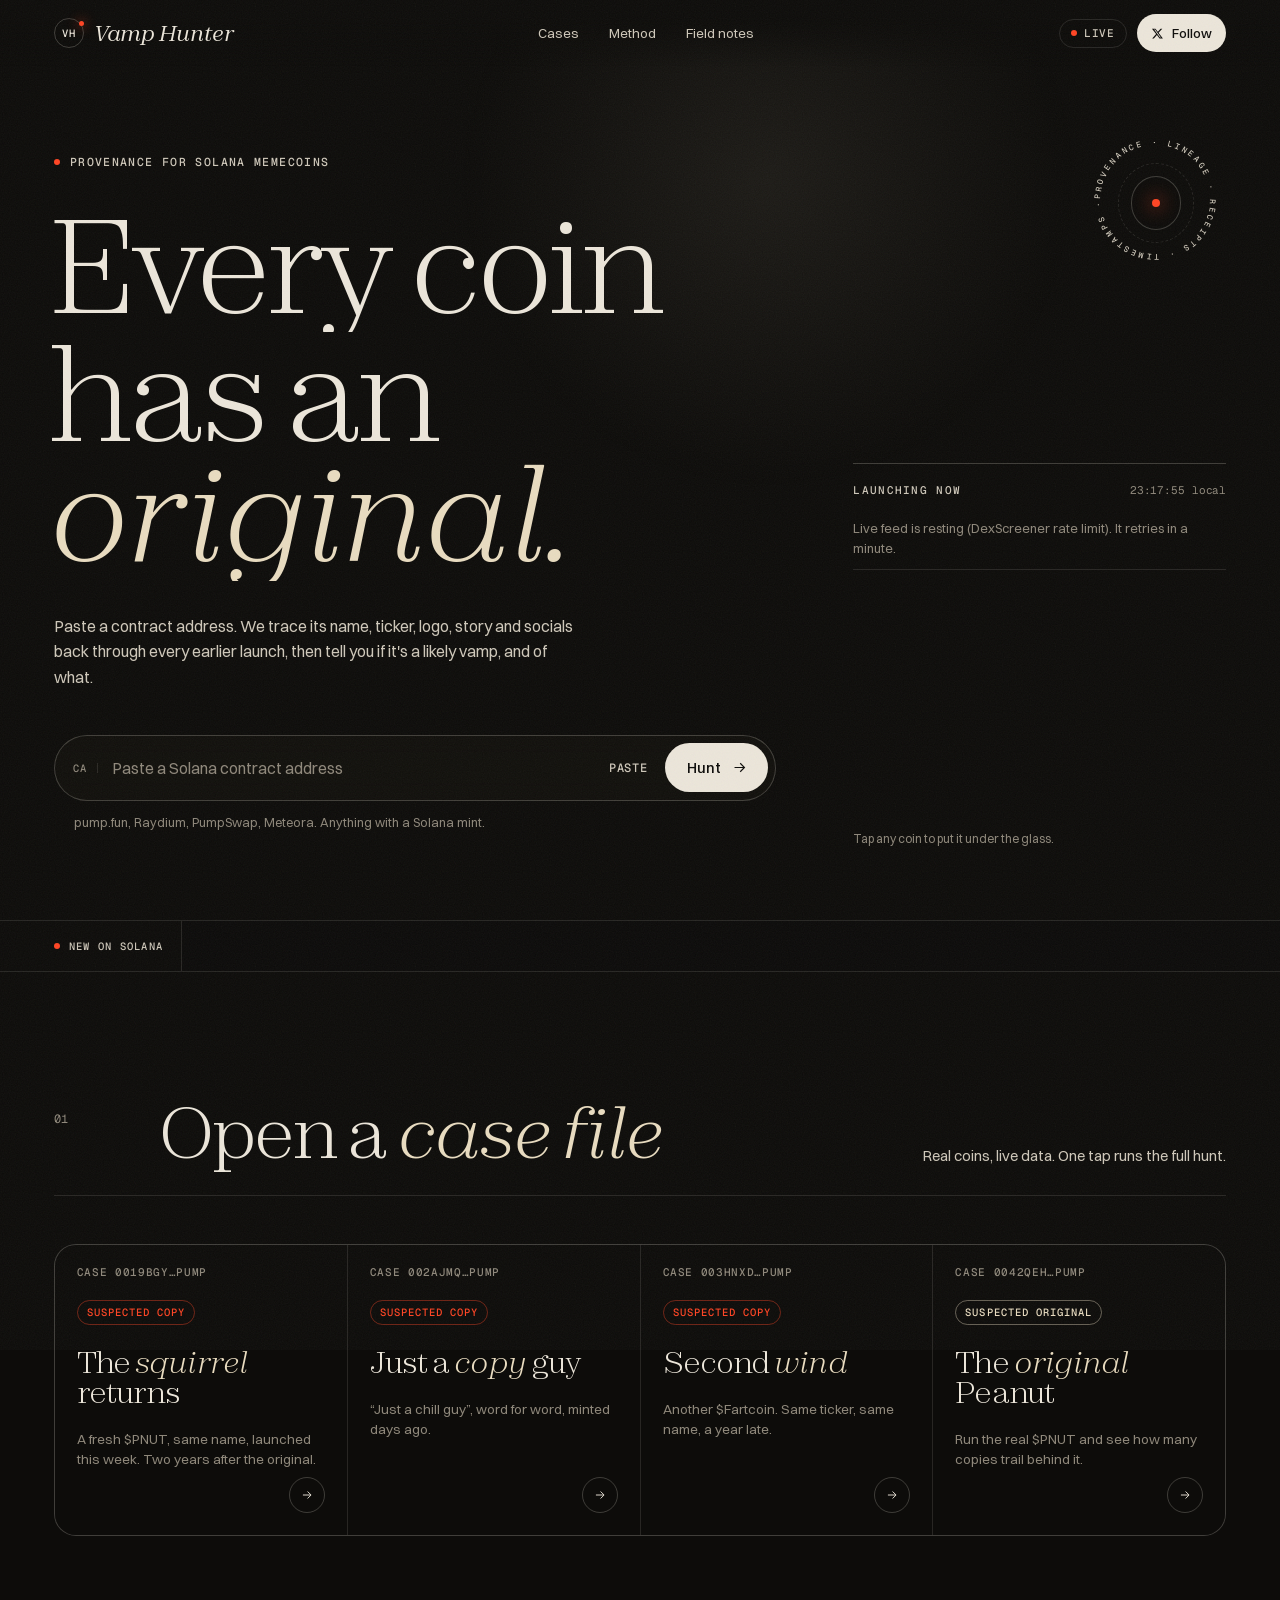
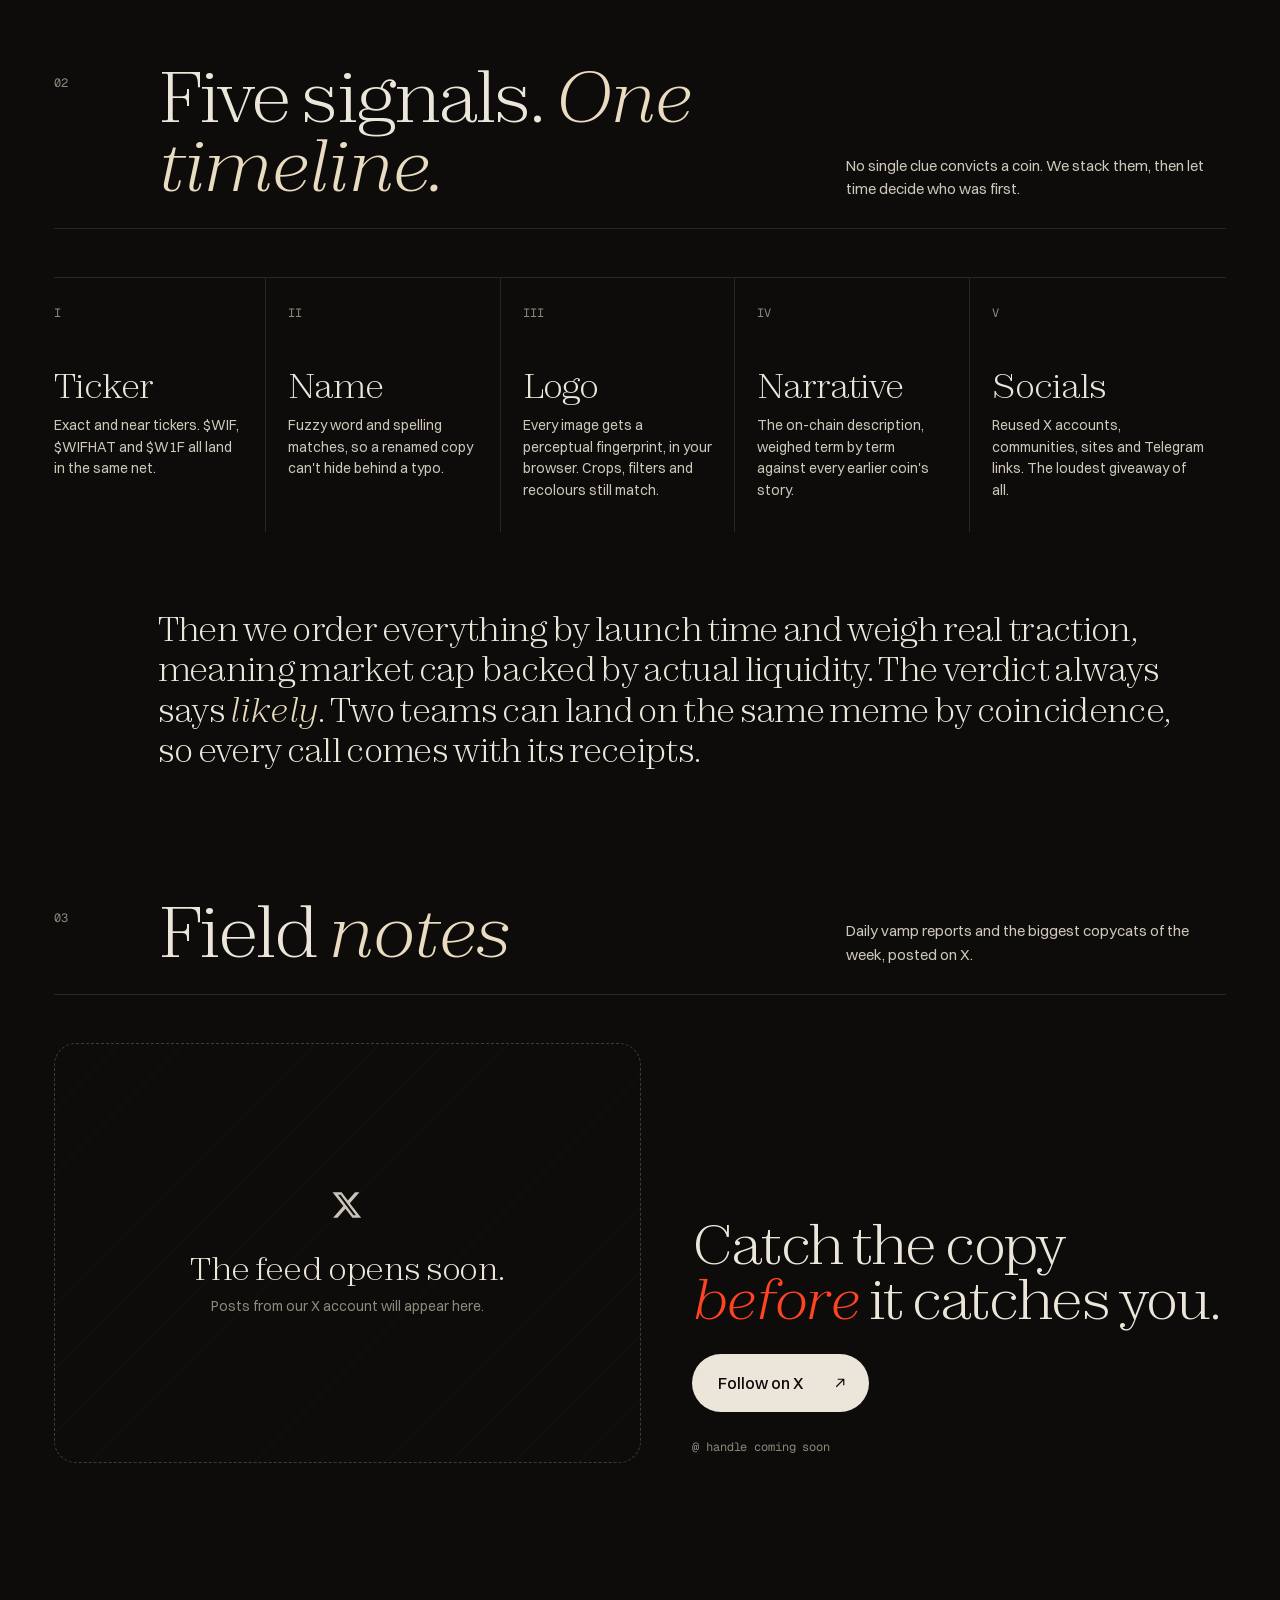
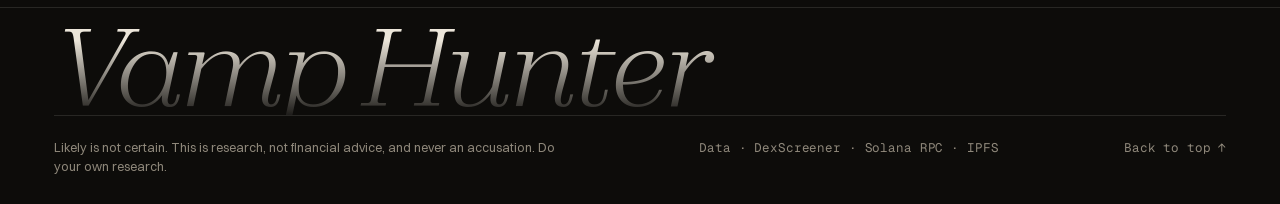
==== index.html @ 1d6b1c61 "Vamp Hunter: scanner engine, editorial UI, share card" ====
<!doctype html>
<html lang="en">
<head>
<meta charset="utf-8" />
<meta name="viewport" content="width=device-width, initial-scale=1, viewport-fit=cover" />
<!-- META:START (generated from config.js by scripts/apply-config.mjs) -->
<title>Vamp Hunter: is this coin the original?</title>
<meta name="description" content="Paste a Solana contract address. See if the coin is a likely vamp, which coin was there first, and the receipts." />
<meta property="og:type" content="website" />
<meta property="og:site_name" content="Vamp Hunter" />
<meta property="og:title" content="Vamp Hunter: is this coin the original?" />
<meta property="og:description" content="Paste a Solana contract address. See if the coin is a likely vamp, which coin was there first, and the receipts." />
<meta property="og:url" content="https://maximusdigitals.github.io/lineage/" />
<meta property="og:image" content="https://maximusdigitals.github.io/lineage/assets/og.png" />
<meta property="og:image:width" content="1200" />
<meta property="og:image:height" content="630" />
<meta name="twitter:card" content="summary_large_image" />
<meta name="twitter:title" content="Vamp Hunter: is this coin the original?" />
<meta name="twitter:description" content="Paste a Solana contract address. See if the coin is a likely vamp, which coin was there first, and the receipts." />
<meta name="twitter:image" content="https://maximusdigitals.github.io/lineage/assets/og.png" />
<meta name="twitter:site" content="" />
<!-- META:END -->
<meta name="theme-color" content="#0d0c0a" />
<link rel="icon" href="assets/favicon.svg" type="image/svg+xml" />
<link rel="preload" href="assets/fonts/zodiak-300.woff2" as="font" type="font/woff2" crossorigin />
<link rel="preload" href="assets/fonts/switzer-400.woff2" as="font" type="font/woff2" crossorigin />
<link rel="preconnect" href="https://api.dexscreener.com" />
<link rel="preconnect" href="https://wsrv.nl" />
<link rel="stylesheet" href="css/style.css" />
<script type="module" src="js/app.js"></script>
</head>
<body>
<a class="skip" href="#hunt">Skip to the scanner</a>
<div class="grain" aria-hidden="true"></div>
<div class="glow" aria-hidden="true"></div>

<header class="nav" id="top">
  <a class="brand" href="./" aria-label="Home">
    <span class="mono-mark" data-site="mark">VH</span>
    <span class="brand-name" data-site="name">Vamp Hunter</span>
  </a>
  <nav class="nav-links" aria-label="Sections">
    <a href="#cases">Cases</a>
    <a href="#method">Method</a>
    <a href="#field">Field notes</a>
  </nav>
  <div class="nav-right">
    <span class="live-pill" title="Live data from DexScreener"><i></i>Live</span>
    <a class="btn-x" data-x-follow href="#field" aria-label="Follow on X">
      <svg viewBox="0 0 24 24" aria-hidden="true"><path d="M17.7 3h3.1l-6.8 7.7 8 10.3h-6.2l-4.9-6.3L5.3 21H2.2l7.2-8.3L1.8 3h6.4l4.4 5.8L17.7 3Zm-1.1 16.2h1.7L7.5 4.7H5.7l10.9 14.5Z"/></svg>
      <span>Follow</span>
    </a>
  </div>
</header>

<main>
  <!-- ─────────── HERO ─────────── -->
  <section class="hero" id="hunt">
    <div class="hero-copy">
      <p class="eyebrow reveal"><span class="dot"></span>Provenance for Solana memecoins</p>
      <h1 class="display reveal" data-split>
        <span class="line">Every coin</span>
        <span class="line">has an <em>original.</em></span>
      </h1>
      <p class="lede reveal">Paste a contract address. We trace its name, ticker, logo, story and socials back through every earlier launch, then tell you if it's a likely vamp, and of what.</p>

      <form class="scan reveal" id="scanForm" autocomplete="off" novalidate>
        <label class="sr" for="ca">Solana contract address</label>
        <div class="scan-field">
          <span class="scan-prefix" aria-hidden="true">CA</span>
          <input id="ca" name="ca" inputmode="text" spellcheck="false" autocapitalize="off" autocorrect="off"
            placeholder="Paste a Solana contract address" aria-describedby="scanHint" />
          <button type="button" class="paste" id="pasteBtn" aria-label="Paste from clipboard">Paste</button>
          <button type="submit" class="hunt" id="huntBtn"><span>Hunt</span>
            <svg viewBox="0 0 24 24" aria-hidden="true"><path d="M5 12h13M13 6l6 6-6 6" /></svg></button>
        </div>
        <p class="scan-hint" id="scanHint">pump.fun, Raydium, PumpSwap, Meteora. Anything with a Solana mint.</p>
        <div class="recent" id="recent" hidden></div>
      </form>
    </div>

    <div class="seal reveal" aria-hidden="true">
      <svg viewBox="0 0 200 200"><defs><path id="sealPath" d="M100,100 m-78,0 a78,78 0 1,1 156,0 a78,78 0 1,1 -156,0"/></defs>
        <text><textPath href="#sealPath" textLength="488">PROVENANCE · LINEAGE · RECEIPTS · TIMESTAMPS · </textPath></text></svg>
      <span class="seal-core"><i></i></span>
    </div>
    <aside class="feed reveal" aria-label="Launching now on Solana">
      <div class="feed-head">
        <span class="kicker">Launching now</span>
        <span class="feed-count mono" id="feedClock">—</span>
      </div>
      <ol class="feed-list" id="feedList" aria-live="off">
        <li class="feed-skel"></li><li class="feed-skel"></li><li class="feed-skel"></li><li class="feed-skel"></li><li class="feed-skel"></li>
      </ol>
      <p class="feed-foot">Tap any coin to put it under the glass.</p>
    </aside>
  </section>

  <!-- ─────────── TICKER ─────────── -->
  <div class="ticker" aria-label="Recently profiled Solana coins">
    <div class="ticker-label"><i></i>New on Solana</div>
    <div class="ticker-track"><div class="ticker-row" id="tickerRow"></div></div>
  </div>

  <!-- ─────────── RESULT ─────────── -->
  <section class="result" id="result" hidden aria-live="polite">
    <div class="progress" id="progress" hidden>
      <div class="progress-bar"><i id="progressFill"></i></div>
      <ol class="steps" id="steps"></ol>
    </div>
    <div class="error" id="error" hidden role="alert"></div>
    <div id="report"></div>
  </section>

  <!-- ─────────── CASES ─────────── -->
  <section class="cases section" id="cases">
    <header class="sec-head reveal">
      <span class="sec-no mono">01</span>
      <h2 class="sec-title">Open a <em>case file</em></h2>
      <p class="sec-sub">Real coins, live data. One tap runs the full hunt.</p>
    </header>
    <div class="case-grid" id="caseGrid"></div>
  </section>

  <!-- ─────────── METHOD ─────────── -->
  <section class="method section" id="method">
    <header class="sec-head reveal">
      <span class="sec-no mono">02</span>
      <h2 class="sec-title">Five signals. <em>One timeline.</em></h2>
      <p class="sec-sub">No single clue convicts a coin. We stack them, then let time decide who was first.</p>
    </header>
    <ol class="signals">
      <li class="reveal"><span class="sig-n mono">I</span><h3>Ticker</h3><p>Exact and near tickers. $WIF, $WIFHAT and $W1F all land in the same net.</p></li>
      <li class="reveal"><span class="sig-n mono">II</span><h3>Name</h3><p>Fuzzy word and spelling matches, so a renamed copy can't hide behind a typo.</p></li>
      <li class="reveal"><span class="sig-n mono">III</span><h3>Logo</h3><p>Every image gets a perceptual fingerprint, in your browser. Crops, filters and recolours still match.</p></li>
      <li class="reveal"><span class="sig-n mono">IV</span><h3>Narrative</h3><p>The on-chain description, weighed term by term against every earlier coin's story.</p></li>
      <li class="reveal"><span class="sig-n mono">V</span><h3>Socials</h3><p>Reused X accounts, communities, sites and Telegram links. The loudest giveaway of all.</p></li>
    </ol>
    <div class="method-note reveal">
      <p>Then we order everything by launch time and weigh real traction, meaning market cap backed by actual liquidity. The verdict always says <em>likely</em>. Two teams can land on the same meme by coincidence, so every call comes with its receipts.</p>
    </div>
  </section>

  <!-- ─────────── FIELD NOTES (reserved for X) ─────────── -->
  <section class="field section" id="field">
    <header class="sec-head reveal">
      <span class="sec-no mono">03</span>
      <h2 class="sec-title">Field <em>notes</em></h2>
      <p class="sec-sub">Daily vamp reports and the biggest copycats of the week, posted on X.</p>
    </header>
    <div class="field-grid">
      <div class="x-slot reveal" id="xFeedSlot" aria-label="X feed">
        <div class="x-slot-inner">
          <svg class="x-glyph" viewBox="0 0 24 24" aria-hidden="true"><path d="M17.7 3h3.1l-6.8 7.7 8 10.3h-6.2l-4.9-6.3L5.3 21H2.2l7.2-8.3L1.8 3h6.4l4.4 5.8L17.7 3Zm-1.1 16.2h1.7L7.5 4.7H5.7l10.9 14.5Z"/></svg>
          <p class="x-slot-title">The feed opens soon.</p>
          <p class="x-slot-sub">Posts from our X account will appear here.</p>
        </div>
      </div>
      <div class="x-cta reveal">
        <p class="x-cta-big">Catch the copy <em>before</em> it catches you.</p>
        <a class="btn-primary" data-x-follow href="#field"><span data-x-label>Follow on X</span>
          <svg viewBox="0 0 24 24" aria-hidden="true"><path d="M7 17 17 7M9 7h8v8" /></svg></a>
        <p class="x-cta-note mono" data-x-handle>@ handle coming soon</p>
      </div>
    </div>
  </section>
</main>

<footer class="foot">
  <div class="foot-big" data-site="name" aria-hidden="true">Vamp Hunter</div>
  <div class="foot-row">
    <p>Likely is not certain. This is research, not financial advice, and never an accusation. Do your own research.</p>
    <p class="mono">Data · DexScreener · Solana RPC · IPFS</p>
    <a href="#top" class="mono">Back to top ↑</a>
  </div>
</footer>
</body>
</html>
---- css/style.css ----
/* ── Fonts (self-hosted: Zodiak & Switzer by Indian Type Foundry / Fontshare, Geist Mono by Vercel) ── */
@font-face{font-family:"Zodiak";src:url(../assets/fonts/zodiak-300.woff2) format("woff2");font-weight:300;font-style:normal;font-display:swap}
@font-face{font-family:"Zodiak";src:url(../assets/fonts/zodiak-301.woff2) format("woff2");font-weight:300;font-style:italic;font-display:swap}
@font-face{font-family:"Zodiak";src:url(../assets/fonts/zodiak-400.woff2) format("woff2");font-weight:400;font-style:normal;font-display:swap}
@font-face{font-family:"Zodiak";src:url(../assets/fonts/zodiak-401.woff2) format("woff2");font-weight:400;font-style:italic;font-display:swap}
@font-face{font-family:"Switzer";src:url(../assets/fonts/switzer-400.woff2) format("woff2");font-weight:400;font-display:swap}
@font-face{font-family:"Switzer";src:url(../assets/fonts/switzer-500.woff2) format("woff2");font-weight:500;font-display:swap}
@font-face{font-family:"Switzer";src:url(../assets/fonts/switzer-600.woff2) format("woff2");font-weight:600;font-display:swap}
@font-face{font-family:"Geist Mono";src:url(../assets/fonts/geistmono.woff2) format("woff2");font-weight:400 500;font-display:swap}

:root{
  --ink:#0d0c0a; --ink-2:#14130f; --ink-3:#1c1a16;
  --bone:#ece6da; --bone-2:#cfc8ba; --mute:#8f887b; --mute-2:#5d584f;
  --line:rgba(236,230,218,.12); --line-2:rgba(236,230,218,.22);
  --blood:#ff4423; --blood-soft:rgba(255,68,35,.14);
  --og:#e9dcc0; --amber:#d8a657;
  --serif:"Zodiak",ui-serif,Georgia,serif;
  --sans:"Switzer",ui-sans-serif,system-ui,-apple-system,"Segoe UI",sans-serif;
  --mono:"Geist Mono",ui-monospace,SFMono-Regular,Menlo,monospace;
  --pad:clamp(20px,4.2vw,64px);
  --ease:cubic-bezier(.2,.7,0,1);
  --ease-out:cubic-bezier(.16,1,.3,1);
  color-scheme:dark;
}
*{box-sizing:border-box;margin:0;padding:0}
html{-webkit-text-size-adjust:100%;scroll-behavior:smooth;scroll-padding-top:84px}
body{background:var(--ink);color:var(--bone);font-family:var(--sans);font-size:16px;line-height:1.55;
  -webkit-font-smoothing:antialiased;-moz-osx-font-smoothing:grayscale;text-rendering:optimizeLegibility;
  -webkit-tap-highlight-color:transparent;overflow-x:hidden;font-feature-settings:"ss01","cv11"}
img{display:block;max-width:100%}
a{color:inherit;text-decoration:none}
button{font:inherit;color:inherit;background:none;border:0;cursor:pointer}
em{font-style:italic}
.mono{font-family:var(--mono);font-feature-settings:"zero","ss01";letter-spacing:-.01em}
.sr{position:absolute;width:1px;height:1px;overflow:hidden;clip:rect(0 0 0 0);white-space:nowrap}
.skip{position:fixed;left:12px;top:12px;transform:translateY(-200%);z-index:100;background:var(--bone);color:var(--ink);padding:10px 14px;border-radius:10px}
.skip:focus{transform:none}
:focus-visible{outline:1.5px solid var(--bone);outline-offset:3px;border-radius:6px}
::selection{background:var(--blood);color:var(--ink)}

/* atmosphere */
.grain{position:fixed;inset:-50%;z-index:60;pointer-events:none;opacity:.055;
  background-image:url("data:image/svg+xml,%3Csvg xmlns='http://www.w3.org/2000/svg' width='160' height='160'%3E%3Cfilter id='n'%3E%3CfeTurbulence type='fractalNoise' baseFrequency='.85' numOctaves='3' stitchTiles='stitch'/%3E%3C/filter%3E%3Crect width='100%25' height='100%25' filter='url(%23n)'/%3E%3C/svg%3E");
  animation:grain 1.2s steps(4) infinite}
@keyframes grain{0%{transform:translate(0,0)}25%{transform:translate(-3%,2%)}50%{transform:translate(2%,-3%)}75%{transform:translate(-2%,-1%)}100%{transform:translate(0,0)}}
.glow{position:fixed;width:70vmax;height:70vmax;left:var(--gx,60%);top:var(--gy,20%);translate:-50% -50%;pointer-events:none;z-index:0;
  background:radial-gradient(closest-side,rgba(233,220,192,.07),rgba(233,220,192,.025) 45%,transparent 70%);transition:left 1.6s var(--ease-out),top 1.6s var(--ease-out)}

/* nav */
.nav{position:sticky;top:0;z-index:50;display:flex;align-items:center;justify-content:space-between;gap:16px;
  padding:14px var(--pad);background:linear-gradient(var(--ink) 30%,rgba(13,12,10,.0));backdrop-filter:blur(0px)}
.nav.scrolled{background:rgba(13,12,10,.72);backdrop-filter:blur(14px) saturate(1.2);-webkit-backdrop-filter:blur(14px) saturate(1.2);border-bottom:1px solid var(--line)}
.brand{display:flex;align-items:center;gap:10px}
.mono-mark{display:grid;place-items:center;width:30px;height:30px;border:1px solid var(--line-2);border-radius:50%;
  font:500 10.5px/1 var(--mono);letter-spacing:.04em;position:relative}
.mono-mark::after{content:"";position:absolute;width:5px;height:5px;border-radius:50%;background:var(--blood);right:-1px;top:2px;box-shadow:0 0 12px var(--blood)}
.brand-name{font:400 italic 21px/1 var(--serif);letter-spacing:-.01em}
.nav-links{display:flex;gap:30px;font-size:13.5px;color:var(--bone-2)}
.nav-links a{position:relative;padding:4px 0}
.nav-links a::after{content:"";position:absolute;left:0;right:0;bottom:0;height:1px;background:currentColor;transform:scaleX(0);transform-origin:right;transition:transform .5s var(--ease)}
.nav-links a:hover{color:var(--bone)}
.nav-links a:hover::after{transform:scaleX(1);transform-origin:left}
.nav-right{display:flex;align-items:center;gap:10px}
.live-pill{display:inline-flex;align-items:center;gap:7px;font:500 11px/1 var(--mono);text-transform:uppercase;letter-spacing:.08em;color:var(--bone-2);
  padding:8px 11px;border:1px solid var(--line);border-radius:99px}
.live-pill i,.ticker-label i,.eyebrow .dot{width:6px;height:6px;border-radius:50%;background:var(--blood);box-shadow:0 0 0 0 rgba(255,68,35,.6);animation:pulse 2s infinite}
@keyframes pulse{0%{box-shadow:0 0 0 0 rgba(255,68,35,.55)}70%{box-shadow:0 0 0 8px rgba(255,68,35,0)}100%{box-shadow:0 0 0 0 rgba(255,68,35,0)}}
.btn-x{display:inline-flex;align-items:center;gap:8px;padding:9px 14px;border-radius:99px;background:var(--bone);color:var(--ink);font-size:13px;font-weight:500;transition:transform .4s var(--ease),background .3s}
.btn-x svg{width:13px;height:13px;fill:currentColor}
.btn-x:hover{transform:translateY(-1px);background:#fff}

/* hero */
.hero{position:relative;z-index:1;display:grid;grid-template-columns:minmax(0,1.55fr) minmax(280px,.8fr);gap:clamp(32px,6vw,110px);
  padding:clamp(40px,9vh,120px) var(--pad) clamp(48px,8vh,96px);min-height:calc(100svh - 120px);align-items:end}
.eyebrow{display:inline-flex;align-items:center;gap:10px;font:500 11.5px/1 var(--mono);text-transform:uppercase;letter-spacing:.12em;color:var(--bone-2);margin-bottom:clamp(22px,4vh,40px)}
.display{font-family:var(--serif);font-weight:300;font-size:clamp(54px,10.4vw,176px);line-height:.9;letter-spacing:-.045em;margin-left:-.04em}
.display .line{display:block;overflow:hidden;padding-bottom:.06em}
.display .line>span{display:inline-block}
.display em{font-weight:300;letter-spacing:-.03em;color:var(--og)}
.lede{max-width:520px;margin-top:clamp(22px,3.6vh,36px);font-size:clamp(16px,1.25vw,18.5px);color:var(--bone-2);line-height:1.6}

.scan{margin-top:clamp(28px,5vh,52px);max-width:760px}
.scan-field{position:relative;display:flex;align-items:center;gap:6px;padding:7px 7px 7px 18px;border:1px solid var(--line-2);border-radius:99px;
  background:rgba(20,19,15,.66);backdrop-filter:blur(10px);-webkit-backdrop-filter:blur(10px);transition:border-color .4s,box-shadow .6s var(--ease)}
.scan-field:focus-within{border-color:rgba(236,230,218,.55);box-shadow:0 0 0 6px rgba(236,230,218,.05),0 20px 60px -20px rgba(0,0,0,.8)}
.scan-prefix{font:500 10.5px/1 var(--mono);letter-spacing:.1em;color:var(--mute);padding-right:10px;border-right:1px solid var(--line);margin-right:4px}
.scan input{flex:1;min-width:0;background:none;border:0;outline:0;color:var(--bone);font:400 16px/1.2 var(--mono);letter-spacing:-.02em;padding:12px 4px;text-overflow:ellipsis}
.scan input::placeholder{color:var(--mute);font-family:var(--sans);letter-spacing:0}
.paste{font:500 12px/1 var(--mono);letter-spacing:.06em;text-transform:uppercase;color:var(--bone-2);padding:12px 12px;border-radius:99px;transition:background .3s}
.paste:hover{background:rgba(236,230,218,.07)}
.hunt{display:inline-flex;align-items:center;gap:10px;padding:13px 20px 13px 22px;border-radius:99px;background:var(--bone);color:var(--ink);font-weight:500;font-size:15px;
  transition:transform .5s var(--ease),background .3s;will-change:transform}
.hunt svg{width:17px;height:17px;fill:none;stroke:currentColor;stroke-width:1.6;transition:transform .5s var(--ease)}
.hunt:hover{background:#fff}.hunt:hover svg{transform:translateX(3px)}
.hunt:active{transform:scale(.97)}
.hunt[disabled]{opacity:.6;cursor:progress}
.scan-hint{margin-top:12px;padding-left:20px;font-size:12.5px;color:var(--mute)}
.scan.invalid .scan-field{border-color:var(--blood);animation:shake .45s var(--ease)}
@keyframes shake{20%{transform:translateX(-6px)}40%{transform:translateX(5px)}60%{transform:translateX(-3px)}80%{transform:translateX(2px)}}
.recent{display:flex;flex-wrap:wrap;gap:8px;margin-top:16px;padding-left:16px;align-items:center}
.recent .lbl{font:500 10.5px/1 var(--mono);text-transform:uppercase;letter-spacing:.1em;color:var(--mute);margin-right:4px}
.chip{display:inline-flex;align-items:center;gap:7px;padding:6px 11px 6px 6px;border:1px solid var(--line);border-radius:99px;font:500 12px/1 var(--mono);color:var(--bone-2);transition:border-color .3s,color .3s,transform .4s var(--ease)}
.chip img{width:18px;height:18px;border-radius:50%;object-fit:cover;background:var(--ink-3)}
.chip:hover{border-color:var(--line-2);color:var(--bone);transform:translateY(-1px)}

/* rotating seal */
.seal{position:absolute;right:var(--pad);top:clamp(30px,7vh,90px);width:clamp(120px,11vw,170px);aspect-ratio:1}
.seal svg{width:100%;height:100%;animation:spin 38s linear infinite;overflow:visible}
.seal text{font:500 11.5px var(--mono);letter-spacing:.18em;fill:var(--bone-2)}
.seal-core{position:absolute;inset:32%;border-radius:50%;border:1px solid var(--line-2);display:grid;place-items:center}
.seal-core i{width:8px;height:8px;border-radius:50%;background:var(--blood);box-shadow:0 0 18px var(--blood)}
.seal-core::before{content:"";position:absolute;inset:-14px;border-radius:50%;border:1px dashed var(--line)}
@keyframes spin{to{transform:rotate(360deg)}}

/* live feed column */
.feed{border-top:1px solid var(--line-2);padding-top:18px;align-self:end}
.feed-head{display:flex;justify-content:space-between;align-items:baseline;margin-bottom:8px}
.kicker{font:500 11px/1 var(--mono);text-transform:uppercase;letter-spacing:.12em;color:var(--bone-2)}
.feed-count{font-size:11px;color:var(--mute)}
.feed-list{list-style:none;position:relative;height:calc(5 * 62px);overflow:hidden;
  mask-image:linear-gradient(#000 70%,transparent);-webkit-mask-image:linear-gradient(#000 70%,transparent)}
.feed-list li{height:62px;display:flex;align-items:center;gap:13px;border-bottom:1px solid var(--line);transition:transform .9s var(--ease-out),opacity .9s}
.feed-item{width:100%;display:flex;align-items:center;gap:13px;text-align:left;padding:0 2px;height:100%;transition:padding .4s var(--ease)}
.feed-item:hover{padding-left:8px}
.feed-item img,.feed-item .ph{width:36px;height:36px;border-radius:50%;object-fit:cover;background:var(--ink-3);flex:none;border:1px solid var(--line)}
.feed-item .t{flex:1;min-width:0}
.feed-item .s{display:block;font:500 14px/1.2 var(--mono);letter-spacing:-.02em}
.feed-item .n{display:block;font-size:12.5px;color:var(--mute);white-space:nowrap;overflow:hidden;text-overflow:ellipsis}
.feed-item .r{text-align:right;font:400 12px/1.35 var(--mono);color:var(--bone-2)}
.feed-item .r b{display:block;font-weight:400;color:var(--mute);font-size:11px}
.feed-item .go{opacity:0;transform:translateX(-6px);transition:.4s var(--ease);font-size:14px}
.feed-item:hover .go{opacity:1;transform:none}
.feed-skel{background:linear-gradient(90deg,transparent,rgba(236,230,218,.04),transparent);background-size:200% 100%;animation:shimmer 1.6s infinite}
@keyframes shimmer{to{background-position:-200% 0}}
.feed-foot{margin-top:12px;font-size:12px;color:var(--mute)}
.enter{animation:enter .9s var(--ease-out) both}
@keyframes enter{from{opacity:0;transform:translateY(-18px)}to{opacity:1;transform:none}}

/* ticker */
.ticker{position:relative;z-index:1;display:flex;align-items:center;border-block:1px solid var(--line);height:52px;overflow:hidden;background:rgba(13,12,10,.6)}
.ticker-label{flex:none;display:flex;align-items:center;gap:9px;padding:0 18px 0 var(--pad);height:100%;border-right:1px solid var(--line);
  font:500 10.5px/1 var(--mono);text-transform:uppercase;letter-spacing:.12em;color:var(--bone-2);background:var(--ink);z-index:2}
.ticker-track{flex:1;overflow:hidden;mask-image:linear-gradient(90deg,transparent,#000 6%,#000 94%,transparent);-webkit-mask-image:linear-gradient(90deg,transparent,#000 6%,#000 94%,transparent)}
.ticker-row{display:flex;width:max-content;animation:marquee var(--dur,80s) linear infinite}
.ticker:hover .ticker-row{animation-play-state:paused}
@keyframes marquee{to{transform:translateX(-50%)}}
.tk{display:inline-flex;align-items:center;gap:9px;padding:0 22px;height:52px;font:400 13px/1 var(--mono);color:var(--bone-2);white-space:nowrap;border-right:1px solid var(--line);transition:color .3s,background .3s}
.tk img{width:20px;height:20px;border-radius:50%;object-fit:cover;background:var(--ink-3)}
.tk b{font-weight:500;color:var(--bone)}
.tk .up{color:#9fd3a1}.tk .dn{color:#e28a78}
.tk:hover{background:rgba(236,230,218,.04);color:var(--bone)}

/* sections */
.section{position:relative;z-index:1;padding:clamp(80px,14vh,170px) var(--pad) 0}
.sec-head{display:grid;grid-template-columns:80px minmax(0,1fr) minmax(0,.7fr);gap:24px;align-items:end;padding-bottom:28px;border-bottom:1px solid var(--line);margin-bottom:clamp(28px,4vw,48px)}
.sec-no{font-size:12px;color:var(--mute);align-self:start;padding-top:12px}
.sec-title{font:300 clamp(40px,5.6vw,92px)/.95 var(--serif);letter-spacing:-.04em}
.sec-title em{color:var(--og)}
.sec-sub{color:var(--bone-2);max-width:380px;justify-self:end;font-size:15px}

/* cases */
.case-grid{display:grid;grid-template-columns:repeat(4,minmax(0,1fr));gap:1px;background:var(--line);border:1px solid var(--line);border-radius:22px;overflow:hidden}
.case{position:relative;background:var(--ink);padding:22px 22px 24px;text-align:left;display:flex;flex-direction:column;gap:22px;min-height:290px;transition:background .5s}
.case:hover{background:var(--ink-2)}
.case-top{display:flex;justify-content:space-between;font:500 11px/1 var(--mono);color:var(--mute);letter-spacing:.06em;text-transform:uppercase}
.case-imgs{display:flex;align-items:center;margin-top:auto}
.case-imgs img,.case-imgs .ph{width:64px;height:64px;border-radius:50%;object-fit:cover;border:1px solid var(--line-2);background:var(--ink-3);transition:transform .7s var(--ease)}
.case-imgs img+img,.case-imgs .ph+img,.case-imgs img+.ph{margin-left:-14px}
.case:hover .case-imgs img:first-child{transform:translateX(-6px) rotate(-6deg)}
.case:hover .case-imgs img:last-child{transform:translateX(6px) rotate(6deg)}
.case h3{font:300 30px/1 var(--serif);letter-spacing:-.03em}
.case h3 em{color:var(--og)}
.case p{font-size:13.5px;color:var(--mute);line-height:1.5}
.case .tag{display:inline-flex;align-items:center;gap:6px;font:500 10.5px/1 var(--mono);text-transform:uppercase;letter-spacing:.1em;padding:6px 9px;border-radius:99px;border:1px solid var(--line-2);width:max-content}
.tag.vamp{color:var(--blood);border-color:rgba(255,68,35,.4)}
.tag.og{color:var(--og);border-color:rgba(233,220,192,.4)}
.case .arrow{position:absolute;right:22px;bottom:22px;width:36px;height:36px;border-radius:50%;border:1px solid var(--line-2);display:grid;place-items:center;transition:.5s var(--ease)}
.case .arrow svg{width:14px;height:14px;fill:none;stroke:currentColor;stroke-width:1.6}
.case:hover .arrow{background:var(--bone);color:var(--ink);transform:rotate(-45deg)}

/* method */
.signals{list-style:none;display:grid;grid-template-columns:repeat(5,minmax(0,1fr));border-top:1px solid var(--line)}
.signals li{padding:26px 22px 30px 0;border-right:1px solid var(--line);margin-right:22px}
.signals li:last-child{border-right:0;margin-right:0}
.sig-n{display:block;font-size:12px;color:var(--mute);margin-bottom:46px}
.signals h3{font:300 34px/1 var(--serif);letter-spacing:-.03em;margin-bottom:12px}
.signals p{font-size:14px;color:var(--bone-2);line-height:1.55}
.method-note{margin-top:clamp(40px,6vw,80px);display:grid;grid-template-columns:80px 1fr;gap:24px}
.method-note p{grid-column:2;font:300 clamp(24px,2.6vw,40px)/1.22 var(--serif);letter-spacing:-.02em;max-width:1050px;color:var(--bone)}
.method-note em{color:var(--og)}

/* field / X */
.field-grid{display:grid;grid-template-columns:minmax(0,1.1fr) minmax(0,1fr);gap:clamp(24px,4vw,64px);align-items:stretch}
.x-slot{min-height:420px;border:1px dashed var(--line-2);border-radius:22px;display:grid;place-items:center;position:relative;overflow:hidden;
  background:repeating-linear-gradient(135deg,transparent 0 22px,rgba(236,230,218,.018) 22px 23px)}
.x-slot-inner{text-align:center;padding:40px}
.x-glyph{width:34px;height:34px;fill:var(--bone);opacity:.85;margin:0 auto 22px}
.x-slot-title{font:300 32px/1.1 var(--serif);letter-spacing:-.02em}
.x-slot-sub{color:var(--mute);margin-top:10px;font-size:14px}
.x-slot.live{border-style:solid;place-items:stretch;background:var(--ink-2)}
.x-cta{display:flex;flex-direction:column;justify-content:flex-end;gap:26px;padding-bottom:6px}
.x-cta-big{font:300 clamp(36px,4.4vw,72px)/.98 var(--serif);letter-spacing:-.04em}
.x-cta-big em{color:var(--blood)}
.btn-primary{display:inline-flex;align-items:center;justify-content:space-between;gap:28px;width:max-content;padding:17px 20px 17px 26px;border-radius:99px;
  background:var(--bone);color:var(--ink);font-weight:500;transition:transform .5s var(--ease),background .3s}
.btn-primary svg{width:18px;height:18px;fill:none;stroke:currentColor;stroke-width:1.6;transition:transform .5s var(--ease)}
.btn-primary:hover{background:#fff}.btn-primary:hover svg{transform:rotate(45deg)}
.x-cta-note{font-size:12px;color:var(--mute)}

/* footer */
.foot{position:relative;z-index:1;margin-top:clamp(100px,16vh,200px);padding:0 var(--pad) 28px;border-top:1px solid var(--line);overflow:hidden}
.foot-big{font:300 italic 14vw/.86 var(--serif);letter-spacing:-.055em;white-space:nowrap;padding-top:.12em;
  background:linear-gradient(180deg,var(--bone) 30%,rgba(236,230,218,.08));-webkit-background-clip:text;background-clip:text;color:transparent}
.foot-row{display:flex;justify-content:space-between;gap:24px;align-items:baseline;padding-top:22px;border-top:1px solid var(--line);font-size:12.5px;color:var(--mute)}
.foot-row p:first-child{max-width:520px}

/* ─────────── result ─────────── */
.result{position:relative;z-index:1;padding:clamp(56px,9vh,110px) var(--pad) 0;scroll-margin-top:60px}
.progress{max-width:760px;margin:0 auto 0 0}
.progress-bar{height:1px;background:var(--line);position:relative;overflow:hidden;margin-bottom:26px}
.progress-bar i{position:absolute;inset:0 auto 0 0;width:0;background:var(--bone);transition:width .7s var(--ease)}
.progress-bar::after{content:"";position:absolute;inset:0;width:30%;background:linear-gradient(90deg,transparent,rgba(255,255,255,.7),transparent);animation:sweep 1.4s infinite}
@keyframes sweep{from{transform:translateX(-100%)}to{transform:translateX(400%)}}
.steps{list-style:none;display:grid;gap:12px}
.steps li{display:flex;align-items:center;gap:14px;font-size:15px;color:var(--mute);transition:color .4s}
.steps li::before{content:"";width:9px;height:9px;border-radius:50%;border:1px solid var(--mute-2);flex:none;transition:.4s}
.steps li.on{color:var(--bone)}
.steps li.on::before{border-color:var(--bone);animation:pulseb 1.2s infinite}
.steps li.done{color:var(--bone-2)}
.steps li.done::before{background:var(--bone);border-color:var(--bone)}
@keyframes pulseb{50%{box-shadow:0 0 0 5px rgba(236,230,218,.12)}}
.error{max-width:760px;border:1px solid rgba(255,68,35,.35);background:var(--blood-soft);border-radius:16px;padding:18px 20px;color:var(--bone)}
.error b{font-weight:500}

.verdict-head{display:grid;grid-template-columns:minmax(0,1fr) auto;gap:24px;align-items:end;padding-bottom:28px;border-bottom:1px solid var(--line);margin-bottom:28px}
.case-no{font:500 11.5px/1 var(--mono);color:var(--mute);letter-spacing:.1em;text-transform:uppercase;margin-bottom:22px;display:flex;gap:16px;flex-wrap:wrap}
.case-no b{color:var(--bone-2);font-weight:500}
.verdict-title{font:300 clamp(46px,7.6vw,128px)/.9 var(--serif);letter-spacing:-.045em}
.verdict-title em{display:block}
.k-vamp .verdict-title em{color:var(--blood)}
.k-og .verdict-title em{color:var(--og)}
.k-unclear .verdict-title em{color:var(--amber)}
.verdict-lean{margin-top:14px;color:var(--bone-2)}
.conf{text-align:right}
.conf-n{font:300 clamp(64px,9vw,150px)/.8 var(--serif);letter-spacing:-.05em;font-variant-numeric:tabular-nums}
.conf-l{display:block;margin-top:12px;font:500 11px/1 var(--mono);color:var(--mute);letter-spacing:.1em;text-transform:uppercase}

.result-grid{display:grid;grid-template-columns:minmax(0,1.5fr) minmax(300px,.85fr);gap:clamp(24px,3.4vw,52px);align-items:start}
.actions{display:flex;flex-wrap:wrap;gap:10px;margin-top:16px}
.btn{display:inline-flex;align-items:center;gap:9px;padding:12px 17px;border-radius:99px;border:1px solid var(--line-2);font-size:14px;font-weight:500;transition:background .3s,border-color .3s,transform .4s var(--ease)}
.btn svg{width:15px;height:15px;fill:currentColor}
.btn:hover{background:rgba(236,230,218,.06);border-color:rgba(236,230,218,.4)}
.btn:active{transform:scale(.97)}
.btn.solid{background:var(--bone);color:var(--ink);border-color:var(--bone)}
.btn.solid:hover{background:#fff}
.toast{position:fixed;left:50%;bottom:28px;translate:-50% 0;z-index:80;background:var(--bone);color:var(--ink);padding:11px 18px;border-radius:99px;font-size:14px;font-weight:500;
  box-shadow:0 20px 50px -10px rgba(0,0,0,.6);animation:toast 2.4s var(--ease-out) both}
@keyframes toast{0%{opacity:0;transform:translateY(12px)}12%,80%{opacity:1;transform:none}100%{opacity:0;transform:translateY(6px)}}

/* ── THE CARD (shareable) ── */
.card-wrap{perspective:1600px}
.card{container-type:inline-size;position:relative;width:100%;aspect-ratio:16/10;border-radius:clamp(14px,2.2cqw,26px);overflow:hidden;
  background:#100f0c;border:1px solid var(--line-2);transform-style:preserve-3d;transition:transform .8s var(--ease-out);
  box-shadow:0 40px 120px -40px rgba(0,0,0,.9),inset 0 1px 0 rgba(255,255,255,.04)}
.card::before{content:"";position:absolute;inset:0;pointer-events:none;
  background:linear-gradient(rgba(236,230,218,.035) 1px,transparent 1px) 0 0/ 4cqw 4cqw,linear-gradient(90deg,rgba(236,230,218,.035) 1px,transparent 1px) 0 0/4cqw 4cqw;
  mask-image:radial-gradient(ellipse at 50% 40%,#000 20%,transparent 75%);-webkit-mask-image:radial-gradient(ellipse at 50% 40%,#000 20%,transparent 75%)}
.card .sheen{position:absolute;inset:0;pointer-events:none;background:radial-gradient(600px circle at var(--mx,50%) var(--my,0%),rgba(255,255,255,.06),transparent 40%);opacity:0;transition:opacity .5s}
.card:hover .sheen{opacity:1}
.c-in{position:absolute;inset:0;display:grid;grid-template-columns:1fr 1fr;grid-template-rows:auto 1fr auto;padding:4.2cqw 4.6cqw 3.6cqw;gap:0 4.6cqw}
.c-top{grid-column:1/-1;display:flex;justify-content:space-between;align-items:center;font:500 1.35cqw/1 var(--mono);letter-spacing:.12em;text-transform:uppercase;color:var(--mute)}
.c-brand{display:flex;align-items:center;gap:1cqw;color:var(--bone-2)}
.c-brand i{width:.8cqw;height:.8cqw;border-radius:50%;background:var(--blood)}
.c-stamp{padding:.8cqw 1.3cqw;border-radius:99px;border:1px solid currentColor}
.k-vamp .c-stamp{color:var(--blood)} .k-og .c-stamp{color:var(--og)} .k-unclear .c-stamp{color:var(--amber)}
.c-pair{grid-column:1;grid-row:2;display:grid;grid-template-columns:1fr auto 1fr;align-items:center;gap:1.6cqw;padding-top:2cqw}
.c-ent{display:flex;flex-direction:column;align-items:flex-start;gap:1.1cqw;min-width:0}
.c-role{font:500 1.15cqw/1 var(--mono);letter-spacing:.14em;text-transform:uppercase;color:var(--mute)}
.c-img{width:13.5cqw;height:13.5cqw;border-radius:50%;object-fit:cover;background:var(--ink-3);border:.18cqw solid var(--line-2)}
.c-ent.og .c-img{border-color:var(--og);box-shadow:0 0 0 .7cqw rgba(233,220,192,.07)}
.c-ent.sus .c-img{border-color:var(--blood);box-shadow:0 0 0 .7cqw rgba(255,68,35,.1)}
.k-unclear .c-ent.sus .c-img{border-color:var(--amber);box-shadow:none}
.c-tk.long{font-size:2.5cqw}
.c-tk{font:400 3.3cqw/1 var(--serif);letter-spacing:-.03em;max-width:100%;overflow:hidden;text-overflow:ellipsis;white-space:nowrap}
.c-nm{font-size:1.45cqw;color:var(--bone-2);max-width:100%;overflow:hidden;text-overflow:ellipsis;white-space:nowrap;margin-top:-.4cqw}
.c-meta{font:400 1.3cqw/1.5 var(--mono);color:var(--mute)}
.c-meta b{color:var(--bone);font-weight:500}
.c-mid{display:flex;flex-direction:column;align-items:center;gap:1cqw;padding-top:3cqw}
.c-mid .gapv{font:300 italic 3cqw/1 var(--serif);color:var(--bone);white-space:nowrap}
.c-mid .gapl{font:500 1cqw/1 var(--mono);letter-spacing:.14em;text-transform:uppercase;color:var(--mute)}
.c-mid .rule{width:1px;height:6cqw;background:linear-gradient(var(--line-2),transparent)}
.c-side{grid-column:2;grid-row:2;display:flex;flex-direction:column;justify-content:center;gap:2cqw;padding-top:2cqw}
.c-verdict{font:300 4.6cqw/.95 var(--serif);letter-spacing:-.035em}
.c-verdict em{font-style:italic}
.k-vamp .c-verdict em{color:var(--blood)}.k-og .c-verdict em{color:var(--og)}.k-unclear .c-verdict em{color:var(--amber)}
.c-stats{display:grid;grid-template-columns:repeat(3,1fr);border-top:1px solid var(--line);border-bottom:1px solid var(--line)}
.c-stat{padding:1.4cqw 0;border-right:1px solid var(--line);padding-left:1.4cqw}
.c-stat:first-child{padding-left:0}.c-stat:last-child{border-right:0}
.c-stat b{display:block;font:400 2.6cqw/1 var(--serif);letter-spacing:-.02em;font-variant-numeric:tabular-nums}
.c-stat span{display:block;margin-top:.8cqw;font:500 1cqw/1 var(--mono);letter-spacing:.12em;text-transform:uppercase;color:var(--mute)}
.c-bars{display:grid;gap:1.05cqw}
.bar{display:grid;grid-template-columns:9cqw 1fr 4.2cqw;align-items:center;gap:1.4cqw;font:500 1.2cqw/1 var(--mono);color:var(--bone-2)}
.bar .tr{height:.32cqw;border-radius:9px;background:rgba(236,230,218,.08);overflow:hidden}
.bar .tr i{display:block;height:100%;width:0;background:var(--bone);border-radius:9px;transition:width 1.4s var(--ease-out)}
.bar.hot .tr i{background:var(--blood)}
.k-og .bar.hot .tr i{background:var(--og)}
.k-unclear .bar.hot .tr i{background:var(--amber)}
.bar .v{text-align:right;color:var(--bone);font-variant-numeric:tabular-nums}
.bar.na{color:var(--mute-2)}.bar.na .v{color:var(--mute-2)}
.c-foot{grid-column:1/-1;display:flex;justify-content:space-between;align-items:center;font:400 1.15cqw/1 var(--mono);color:var(--mute);border-top:1px solid var(--line);padding-top:2cqw;margin-top:2cqw}
.c-copies{display:flex;align-items:center}
.c-copies img,.c-copies .ph{width:6.4cqw;height:6.4cqw;border-radius:50%;object-fit:cover;border:.25cqw solid #100f0c;background:var(--ink-3)}
.c-copies img+img,.c-copies img+.ph,.c-copies .ph+img,.c-copies .ph+.ph{margin-left:-2cqw}
.c-copies .more{margin-left:1.4cqw;font:400 1.5cqw/1 var(--mono);color:var(--bone-2)}
.ph{display:grid;place-items:center;font:500 12px/1 var(--mono);color:var(--mute)}

/* portrait card on small screens */
@media (max-width:700px){
  .card{aspect-ratio:auto}
  .c-in{position:relative;grid-template-columns:1fr;grid-template-rows:auto auto auto auto;padding:6.5cqw 6.5cqw 5.5cqw}
  .c-top{font-size:2.6cqw}
  .c-brand i{width:1.6cqw;height:1.6cqw}
  .c-stamp{padding:1.6cqw 2.6cqw}
  .c-pair{grid-column:1;grid-row:2;padding-top:6cqw;gap:3cqw}
  .c-role{font-size:2.3cqw}
  .c-img{width:24cqw;height:24cqw}
  .c-tk{font-size:6.6cqw}.c-tk.long{font-size:5cqw}.c-nm{font-size:3cqw}.c-meta{font-size:2.6cqw}
  .c-mid .gapv{font-size:5.6cqw}.c-mid .gapl{font-size:2cqw}.c-mid .rule{height:10cqw}
  .c-side{grid-column:1;grid-row:3;gap:4cqw;padding-top:6cqw;justify-content:flex-start}
  .c-verdict{font-size:9cqw}
  .c-stat{padding:2.8cqw 0 2.8cqw 2.8cqw}
  .c-stat b{font-size:5.4cqw}.c-stat span{font-size:2cqw;margin-top:1.6cqw}
  .c-bars{gap:2.4cqw}
  .bar{grid-template-columns:19cqw 1fr 9cqw;font-size:2.5cqw;gap:3cqw}
  .bar .tr{height:.8cqw}
  .c-foot{font-size:2.3cqw;padding-top:4cqw;margin-top:4cqw}
  .c-copies img,.c-copies .ph{width:12cqw;height:12cqw;margin-left:-3.5cqw}
  .c-copies .more{font-size:3cqw}
}

/* side panels */
.panel{border-top:1px solid var(--line-2);padding-top:18px;margin-bottom:38px}
.xpanel{margin-top:36px}
.panel h3{font:500 11px/1 var(--mono);text-transform:uppercase;letter-spacing:.12em;color:var(--bone-2);margin-bottom:16px;display:flex;justify-content:space-between}
.panel h3 span{color:var(--mute)}
.receipts{list-style:none;counter-reset:r}
.receipts li{counter-increment:r;display:grid;grid-template-columns:28px 92px 1fr;gap:10px;padding:13px 0;border-bottom:1px solid var(--line);font-size:14.5px;line-height:1.45;opacity:0;transform:translateY(8px);animation:rise .7s var(--ease-out) forwards}
.receipts li::before{content:counter(r,decimal-leading-zero);font:400 11px/1.9 var(--mono);color:var(--mute-2)}
.receipts .rk{font:500 11px/1.9 var(--mono);text-transform:uppercase;letter-spacing:.08em;color:var(--mute)}
@keyframes rise{to{opacity:1;transform:none}}
.xlinks{display:grid;gap:8px}
.xlink{display:flex;justify-content:space-between;align-items:center;gap:12px;padding:14px 16px;border:1px solid var(--line);border-radius:14px;font-size:14px;transition:border-color .3s,background .3s}
.xlink:hover{border-color:var(--line-2);background:rgba(236,230,218,.03)}
.xlink small{display:block;color:var(--mute);font-size:12px;margin-top:2px}
.xlink svg{width:14px;height:14px;fill:none;stroke:currentColor;stroke-width:1.6;flex:none}
.hook-note{margin-top:10px;font-size:12px;color:var(--mute)}
.coin-stats{display:grid;grid-template-columns:1fr 1fr;gap:1px;background:var(--line);border:1px solid var(--line);border-radius:14px;overflow:hidden}
.coin-stats div{background:var(--ink);padding:13px 14px}
.coin-stats b{display:block;font:400 19px/1.1 var(--serif);font-variant-numeric:tabular-nums}
.coin-stats span{display:block;margin-top:5px;font:500 10px/1 var(--mono);text-transform:uppercase;letter-spacing:.1em;color:var(--mute)}
.addr{display:flex;align-items:center;gap:8px;margin-top:12px;font:400 12px/1.4 var(--mono);color:var(--mute);word-break:break-all}
.addr button{flex:none;font:500 10.5px/1 var(--mono);letter-spacing:.08em;text-transform:uppercase;padding:7px 9px;border:1px solid var(--line);border-radius:99px;color:var(--bone-2)}
.addr button:hover{border-color:var(--line-2)}
.desc{margin-top:12px;font-size:13.5px;color:var(--bone-2);line-height:1.55;max-height:7.6em;overflow:hidden;mask-image:linear-gradient(#000 60%,transparent);-webkit-mask-image:linear-gradient(#000 60%,transparent)}

/* timeline */
.timeline{margin-top:clamp(48px,7vw,90px)}
.tl-head{display:flex;justify-content:space-between;align-items:baseline;border-bottom:1px solid var(--line);padding-bottom:16px;margin-bottom:6px}
.tl-head h3{font:300 clamp(30px,3.4vw,52px)/1 var(--serif);letter-spacing:-.03em}
.tl-head span{font:500 11px/1 var(--mono);text-transform:uppercase;letter-spacing:.1em;color:var(--mute)}
.tl{position:relative;height:286px;margin:0 56px}
.tl::before{content:"";position:absolute;left:-56px;right:-56px;top:134px;height:1px;background:var(--line-2)}
.tl-node{position:absolute;top:0;translate:-50% 0;display:flex;flex-direction:column;align-items:center;gap:8px;width:112px;height:286px;text-align:center}
.tl-node .tx{display:flex;flex-direction:column;gap:6px;align-items:center}
.tl-node img,.tl-node .ph{width:44px;height:44px;border-radius:50%;object-fit:cover;border:1px solid var(--line-2);background:var(--ink-3);transition:transform .5s var(--ease)}
.tl-node:hover img{transform:scale(1.08)}
.tl-node .s{font:500 12.5px/1 var(--mono);white-space:nowrap;max-width:112px;overflow:hidden;text-overflow:ellipsis}
.tl-node .d{font:400 11px/1.35 var(--mono);color:var(--mute);white-space:nowrap}
.tl-node .pin{position:absolute;top:130px;left:50%;translate:-50% 0;width:9px;height:9px;border-radius:50%;background:var(--ink);border:1px solid var(--bone-2)}
.tl-node.lo{padding-top:156px}
.tl-node.og img{border:2px solid var(--og)} .tl-node.og .pin{background:var(--og);border-color:var(--og);box-shadow:0 0 0 5px rgba(233,220,192,.1)}
.tl-node.me img{border:2px solid var(--blood)} .tl-node.me .pin{background:var(--blood);border-color:var(--blood);box-shadow:0 0 0 5px rgba(255,68,35,.14)}
.tl-node .role{font:500 9.5px/1 var(--mono);letter-spacing:.1em;text-transform:uppercase;color:var(--mute)}
.tl-node.og .role{color:var(--og)}.tl-node.me .role{color:var(--blood)}

/* look-alikes */
.lookalikes{margin-top:clamp(48px,7vw,90px)}
.la-row{display:grid;grid-template-columns:44px minmax(0,1.6fr) 1fr 1fr 1fr 1.3fr 96px;gap:16px;align-items:center;padding:14px 0;border-bottom:1px solid var(--line);font-size:14px}
.la-row.h{font:500 10.5px/1 var(--mono);text-transform:uppercase;letter-spacing:.1em;color:var(--mute);padding:12px 0}
.la-row img,.la-row .ph{width:36px;height:36px;border-radius:50%;object-fit:cover;background:var(--ink-3);border:1px solid var(--line)}
.la-row .nm b{display:block;font:500 14px/1.2 var(--mono)}
.la-row .nm span{display:block;font-size:12.5px;color:var(--mute);white-space:nowrap;overflow:hidden;text-overflow:ellipsis}
.la-row .num{font:400 13px/1 var(--mono);color:var(--bone-2);font-variant-numeric:tabular-nums}
.la-row .mt{display:flex;align-items:center;gap:10px;font:400 13px/1 var(--mono)}
.la-row .mt .tr{flex:1;height:3px;background:rgba(236,230,218,.08);border-radius:9px;overflow:hidden}
.la-row .mt .tr i{display:block;height:100%;background:var(--bone)}
.la-row .acts{display:flex;gap:6px;justify-content:flex-end}
.la-row .acts a,.la-row .acts button{font:500 10.5px/1 var(--mono);letter-spacing:.06em;text-transform:uppercase;padding:8px 10px;border:1px solid var(--line);border-radius:99px;color:var(--bone-2);transition:border-color .3s,color .3s}
.la-row .acts a:hover,.la-row .acts button:hover{border-color:var(--line-2);color:var(--bone)}
.badge{display:inline-block;margin-left:6px;font:500 9.5px/1 var(--mono);letter-spacing:.08em;text-transform:uppercase;padding:4px 6px;border-radius:99px;vertical-align:2px}
.badge.og{color:var(--ink);background:var(--og)} .badge.early{color:var(--bone-2);border:1px solid var(--line-2)} .badge.late{color:var(--mute);border:1px solid var(--line)}
.sources{margin-top:28px;display:flex;flex-wrap:wrap;gap:8px 22px;font:400 12px/1.5 var(--mono);color:var(--mute)}
.sources .ok{color:#9fd3a1}.sources .no{color:var(--amber)}

/* reveal */
.reveal{opacity:0;transform:translateY(22px);transition:opacity 1.1s var(--ease-out),transform 1.1s var(--ease-out)}
.reveal.in{opacity:1;transform:none}
.display .line>span{transform:translateY(105%);transition:transform 1.3s var(--ease-out)}
.display.in .line>span{transform:none}
.display.in .line:nth-child(2)>span{transition-delay:.09s}

/* responsive */
@media (max-width:1100px){
  .hero{grid-template-columns:1fr;min-height:auto;align-items:start}
  .feed{max-width:none}
  .seal{top:20px;width:110px}
  .case-grid{grid-template-columns:repeat(2,minmax(0,1fr))}
  .signals{grid-template-columns:repeat(2,minmax(0,1fr))}
  .signals li{border-right:0;margin-right:0;padding-right:20px;border-bottom:1px solid var(--line)}
  .result-grid{grid-template-columns:1fr}
  .la-row{grid-template-columns:40px minmax(0,1.6fr) 1fr 1fr 1.3fr 90px}
  .la-row .c-liq{display:none}
}
@media (max-width:700px){
  body{font-size:15.5px}
  .nav{padding:12px var(--pad)}
  .nav-links,.live-pill{display:none}
  .brand-name{font-size:19px}
  .hero{padding-top:34px;gap:42px}
  .seal{display:none}
  .display{font-size:clamp(50px,15.5vw,84px)}
  .scan-field{flex-wrap:wrap;border-radius:22px;padding:8px}
  .scan-prefix{display:none}
  .scan input{flex-basis:100%;padding:14px 12px 10px;font-size:16px}
  .paste{flex:1;border:1px solid var(--line);padding:15px}
  .hunt{flex:2;justify-content:center;padding:15px}
  .scan-hint{padding-left:8px}
  .recent{padding-left:4px}
  .feed-list{height:calc(4 * 62px)}
  .ticker-label{padding-left:var(--pad);padding-right:12px}
  .sec-head{grid-template-columns:1fr;gap:12px}
  .sec-sub{justify-self:start}
  .sec-no{padding-top:0}
  .case-grid{grid-template-columns:1fr;border-radius:18px}
  .case{min-height:0}
  .signals{grid-template-columns:1fr}
  .sig-n{margin-bottom:18px}
  .method-note{grid-template-columns:1fr}
  .method-note p{grid-column:1}
  .field-grid{grid-template-columns:1fr}
  .x-slot{min-height:300px}
  .foot-row{flex-direction:column;gap:10px}
  .verdict-head{grid-template-columns:1fr;gap:18px}
  .conf{text-align:left;display:flex;align-items:baseline;gap:14px}
  .conf-l{margin:0}
  .receipts li{grid-template-columns:24px 1fr;}
  .receipts .rk{grid-column:2}
  .receipts .rv{grid-column:2;margin-top:-6px}
  .tl{height:auto;margin:0}
  .tl::before{left:21px;right:auto;top:0;bottom:0;width:1px;height:auto}
  .tl-node,.tl-node.lo{position:relative;left:auto!important;top:auto;translate:none;flex-direction:row;width:auto;height:auto;text-align:left;gap:14px;padding:11px 0}
  .tl-node .tx{align-items:flex-start}
  .tl-node .pin{display:none}
  .tl-node .s{max-width:none}
  .tl-node img,.tl-node .ph{position:relative;z-index:1}
  .la-row{grid-template-columns:36px minmax(0,1fr) auto;gap:12px}
  .la-row.h{display:none}
  .la-row .c-when,.la-row .c-mc,.la-row .c-liq{display:none}
  .la-row .mt{grid-column:2/4;grid-row:2}
  .la-row .acts{grid-column:3;grid-row:1}
}
@media (hover:none){.card:hover .sheen{opacity:0}}
@media (prefers-reduced-motion:reduce){
  *,*::before,*::after{animation-duration:.001s!important;animation-iteration-count:1!important;transition-duration:.001s!important;scroll-behavior:auto!important}
  .reveal,.display .line>span{opacity:1;transform:none}
  .ticker-row{animation:none}
}
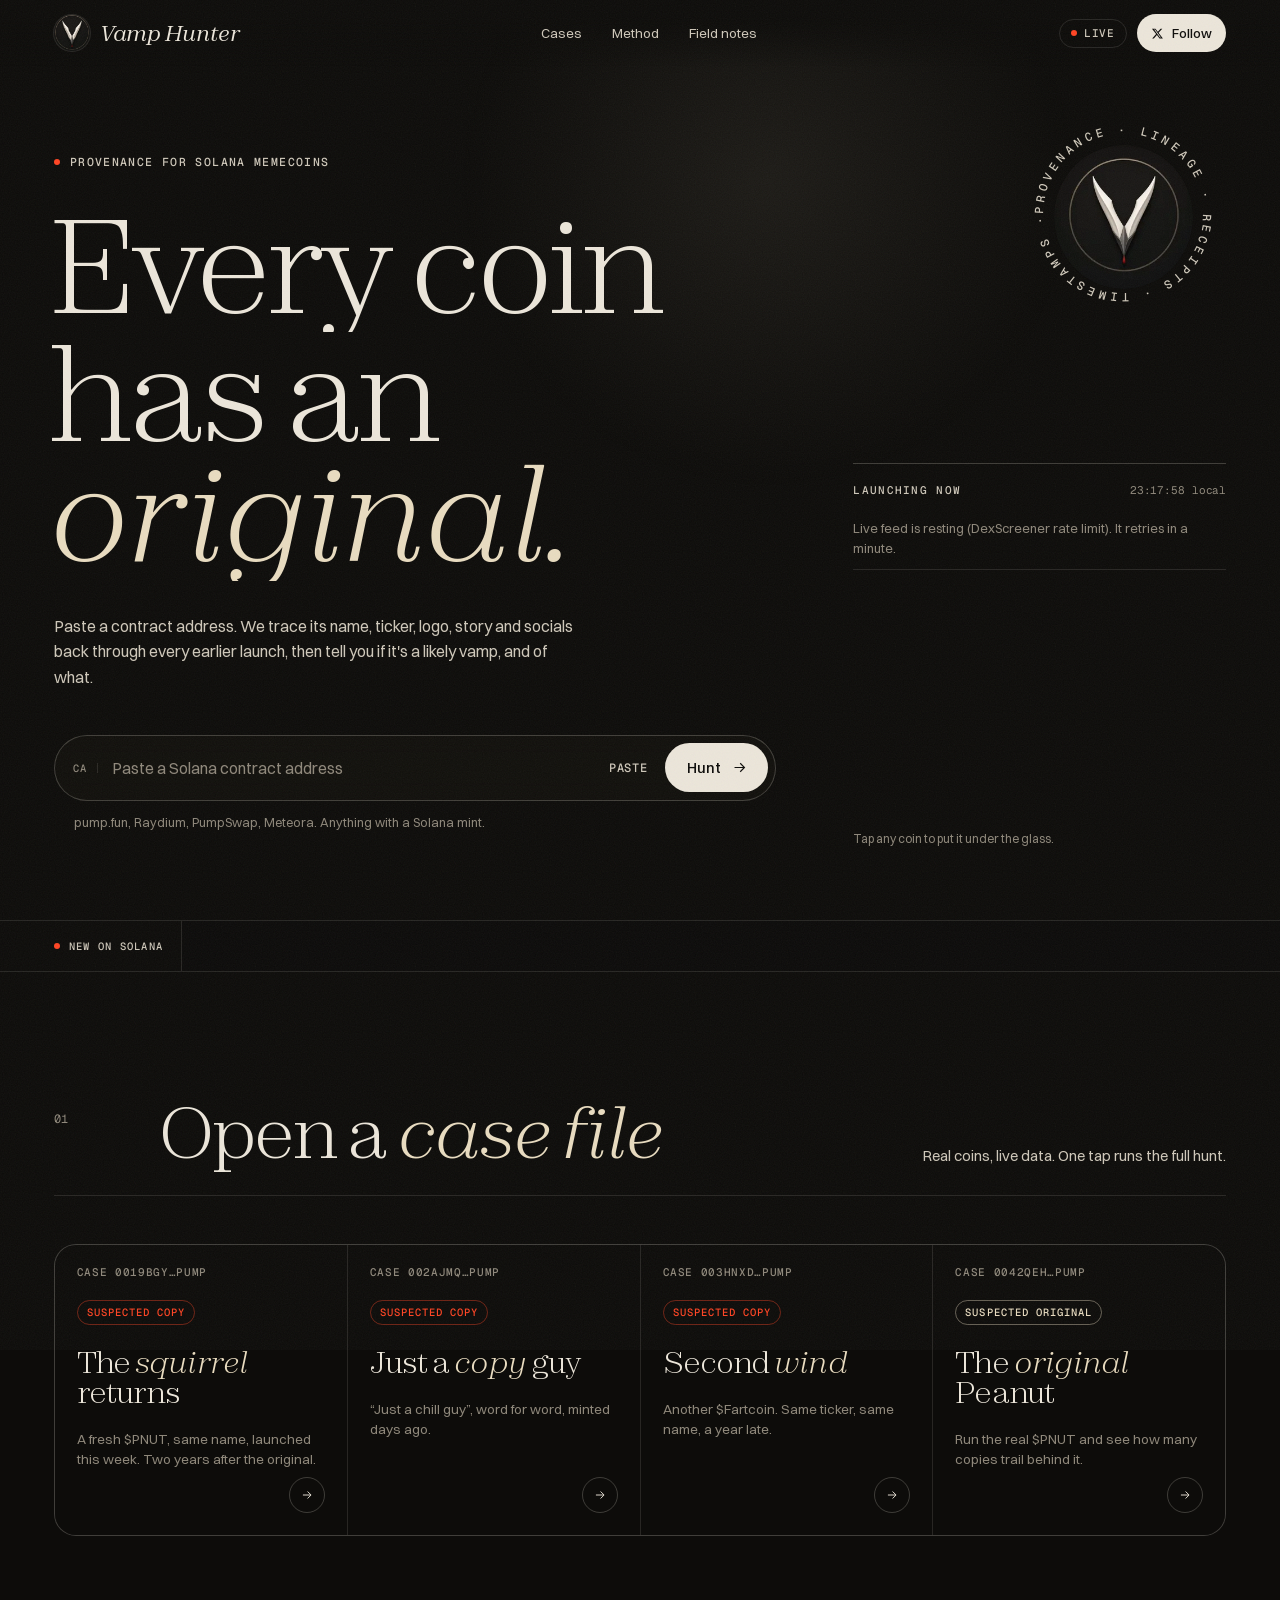
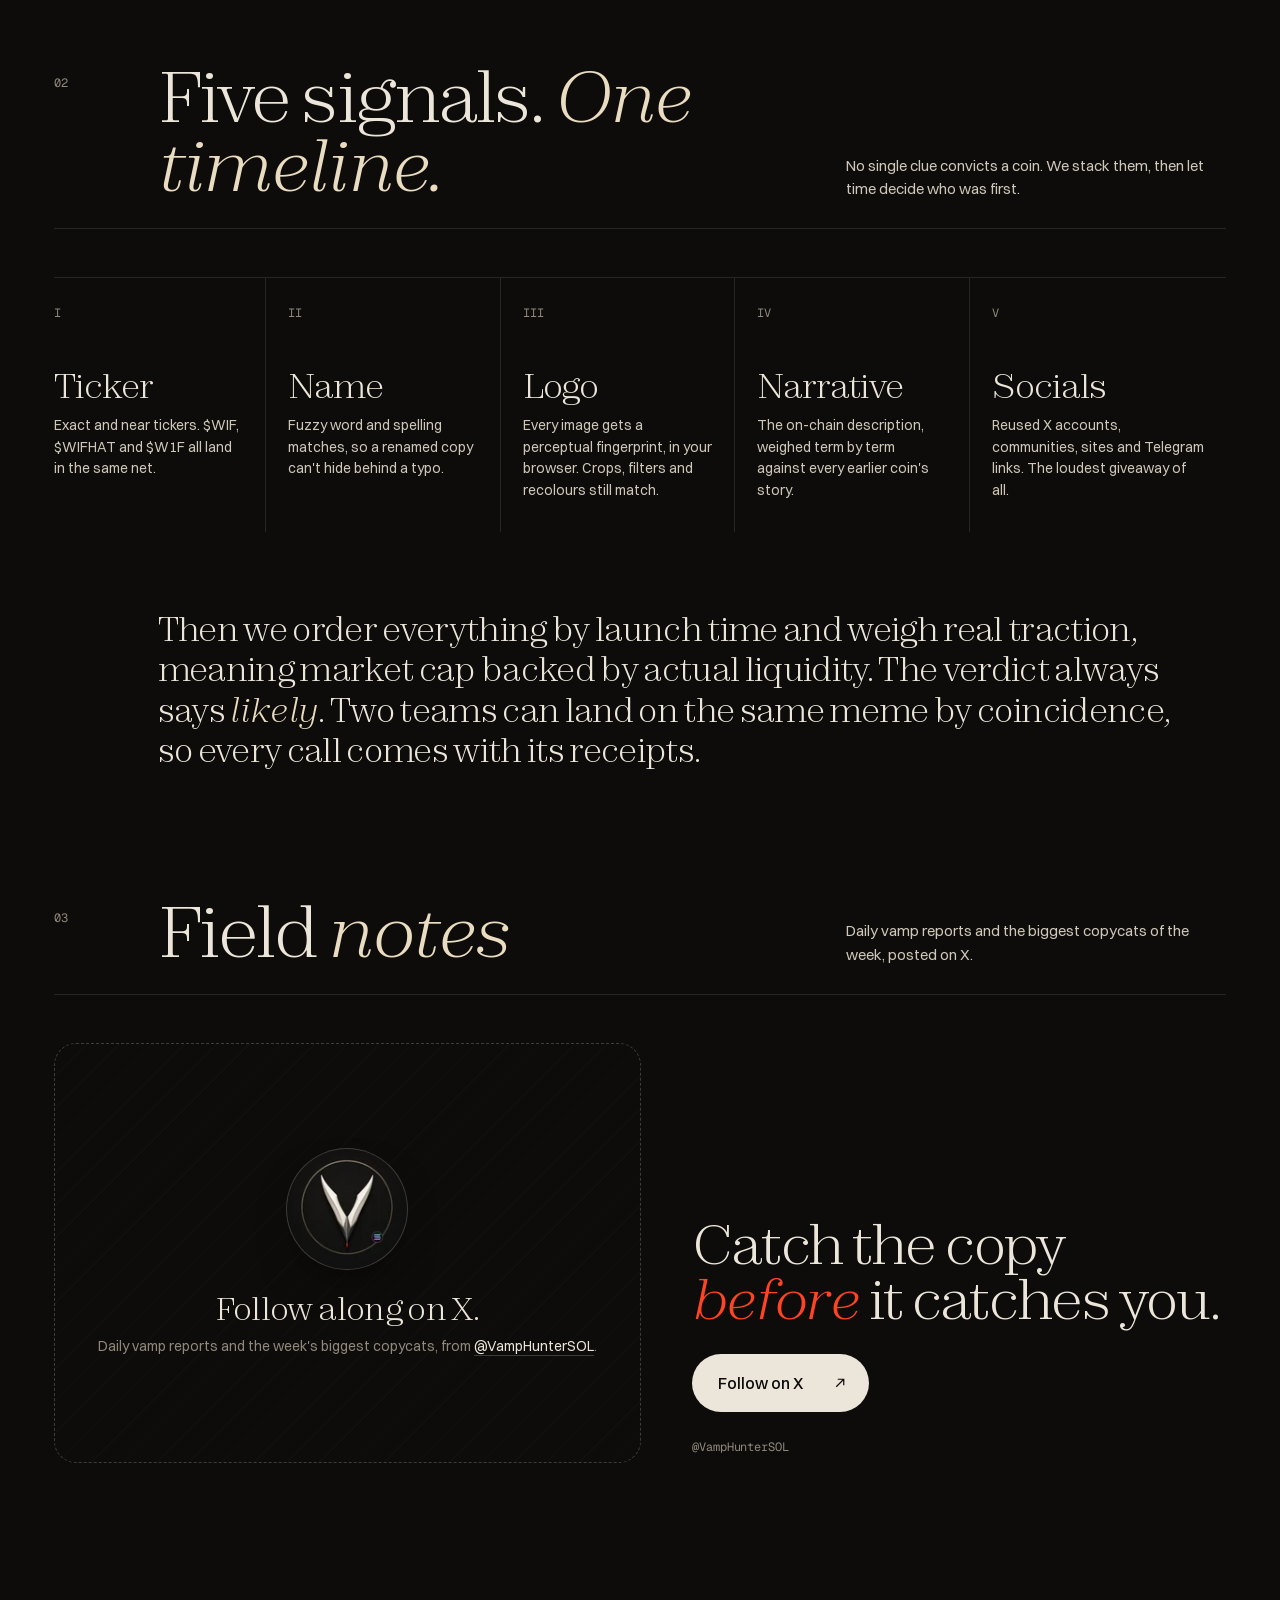
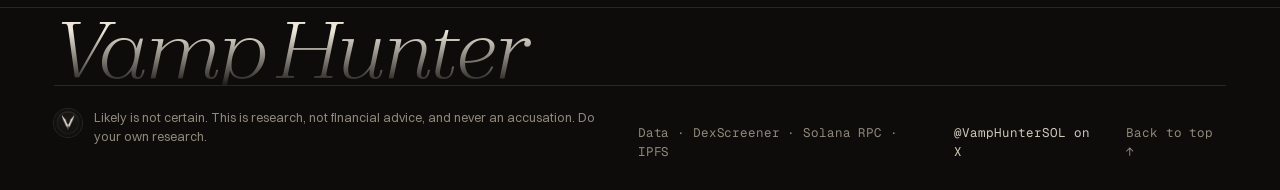
==== commit 90ec2cb7: "Add the fang-V emblem across the site, wire @VampHunterSOL, and fix UI bugs. The official mark is no" ====
--- a/index.html
+++ b/index.html
@@ -11,23 +11,34 @@
 <meta property="og:title" content="Vamp Hunter: is this coin the original?" />
 <meta property="og:description" content="Paste a Solana contract address. See if the coin is a likely vamp, which coin was there first, and the receipts." />
 <meta property="og:url" content="https://maximusdigitals.github.io/lineage/" />
-<meta property="og:image" content="https://maximusdigitals.github.io/lineage/assets/og.png" />
+<meta property="og:image" content="https://maximusdigitals.github.io/lineage/assets/og.jpg?v=2" />
 <meta property="og:image:width" content="1200" />
 <meta property="og:image:height" content="630" />
+<meta property="og:image:type" content="image/jpeg" />
 <meta name="twitter:card" content="summary_large_image" />
 <meta name="twitter:title" content="Vamp Hunter: is this coin the original?" />
 <meta name="twitter:description" content="Paste a Solana contract address. See if the coin is a likely vamp, which coin was there first, and the receipts." />
-<meta name="twitter:image" content="https://maximusdigitals.github.io/lineage/assets/og.png" />
-<meta name="twitter:site" content="" />
+<meta name="twitter:image" content="https://maximusdigitals.github.io/lineage/assets/og.jpg?v=2" />
+<meta name="twitter:site" content="@VampHunterSOL" />
+<meta name="twitter:creator" content="@VampHunterSOL" />
 <!-- META:END -->
 <meta name="theme-color" content="#0d0c0a" />
-<link rel="icon" href="assets/favicon.svg" type="image/svg+xml" />
+<meta name="mobile-web-app-capable" content="yes" />
+<meta name="apple-mobile-web-app-capable" content="yes" />
+<meta name="apple-mobile-web-app-status-bar-style" content="black-translucent" />
+<meta name="apple-mobile-web-app-title" content="Vamp Hunter" />
+<link rel="icon" href="assets/favicon.ico?v=2" sizes="any" />
+<link rel="icon" type="image/png" sizes="32x32" href="assets/favicon-32.png?v=2" />
+<link rel="icon" type="image/png" sizes="16x16" href="assets/favicon-16.png?v=2" />
+<link rel="apple-touch-icon" sizes="180x180" href="assets/apple-touch-icon.png?v=2" />
+<link rel="manifest" href="site.webmanifest?v=2" />
 <link rel="preload" href="assets/fonts/zodiak-300.woff2" as="font" type="font/woff2" crossorigin />
 <link rel="preload" href="assets/fonts/switzer-400.woff2" as="font" type="font/woff2" crossorigin />
+<link rel="preload" href="assets/brand/emblem-256.webp?v=2" as="image" type="image/webp" />
 <link rel="preconnect" href="https://api.dexscreener.com" />
 <link rel="preconnect" href="https://wsrv.nl" />
-<link rel="stylesheet" href="css/style.css" />
-<script type="module" src="js/app.js"></script>
+<link rel="stylesheet" href="css/style.css?v=2" />
+<script type="module" src="js/app.js?v=2"></script>
 </head>
 <body>
 <a class="skip" href="#hunt">Skip to the scanner</a>
@@ -35,8 +46,11 @@
 <div class="glow" aria-hidden="true"></div>
 
 <header class="nav" id="top">
-  <a class="brand" href="./" aria-label="Home">
-    <span class="mono-mark" data-site="mark">VH</span>
+  <a class="brand" href="./" aria-label="Vamp Hunter home">
+    <picture>
+      <source type="image/webp" srcset="assets/brand/mark.webp?v=2" />
+      <img class="brand-mark" src="assets/brand/mark-64.png?v=2" width="36" height="36" alt="" decoding="async" />
+    </picture>
     <span class="brand-name" data-site="name">Vamp Hunter</span>
   </a>
   <nav class="nav-links" aria-label="Sections">
@@ -46,7 +60,7 @@
   </nav>
   <div class="nav-right">
     <span class="live-pill" title="Live data from DexScreener"><i></i>Live</span>
-    <a class="btn-x" data-x-follow href="#field" aria-label="Follow on X">
+    <a class="btn-x" data-x-follow href="https://x.com/VampHunterSOL" target="_blank" rel="noopener me" aria-label="Follow @VampHunterSOL on X">
       <svg viewBox="0 0 24 24" aria-hidden="true"><path d="M17.7 3h3.1l-6.8 7.7 8 10.3h-6.2l-4.9-6.3L5.3 21H2.2l7.2-8.3L1.8 3h6.4l4.4 5.8L17.7 3Zm-1.1 16.2h1.7L7.5 4.7H5.7l10.9 14.5Z"/></svg>
       <span>Follow</span>
     </a>
@@ -82,7 +96,9 @@
     <div class="seal reveal" aria-hidden="true">
       <svg viewBox="0 0 200 200"><defs><path id="sealPath" d="M100,100 m-78,0 a78,78 0 1,1 156,0 a78,78 0 1,1 -156,0"/></defs>
         <text><textPath href="#sealPath" textLength="488">PROVENANCE · LINEAGE · RECEIPTS · TIMESTAMPS · </textPath></text></svg>
-      <span class="seal-core"><i></i></span>
+      <span class="seal-core">
+        <img src="assets/brand/emblem-256.webp?v=2" srcset="assets/brand/emblem-128.webp?v=2 128w, assets/brand/emblem-256.webp?v=2 256w, assets/brand/emblem-512.webp?v=2 512w" sizes="140px" width="140" height="140" alt="" decoding="async" />
+      </span>
     </div>
     <aside class="feed reveal" aria-label="Launching now on Solana">
       <div class="feed-head">
@@ -151,16 +167,16 @@
     <div class="field-grid">
       <div class="x-slot reveal" id="xFeedSlot" aria-label="X feed">
         <div class="x-slot-inner">
-          <svg class="x-glyph" viewBox="0 0 24 24" aria-hidden="true"><path d="M17.7 3h3.1l-6.8 7.7 8 10.3h-6.2l-4.9-6.3L5.3 21H2.2l7.2-8.3L1.8 3h6.4l4.4 5.8L17.7 3Zm-1.1 16.2h1.7L7.5 4.7H5.7l10.9 14.5Z"/></svg>
-          <p class="x-slot-title">The feed opens soon.</p>
-          <p class="x-slot-sub">Posts from our X account will appear here.</p>
+          <img class="x-pfp" src="assets/brand/emblem-sol-256.webp?v=2" srcset="assets/brand/emblem-sol-128.webp?v=2 128w, assets/brand/emblem-sol-256.webp?v=2 256w" sizes="120px" width="120" height="120" alt="Vamp Hunter" decoding="async" />
+          <p class="x-slot-title">Follow along on X.</p>
+          <p class="x-slot-sub">Daily vamp reports and the week's biggest copycats, from <a class="x-handle-link" data-x-profile href="https://x.com/VampHunterSOL" target="_blank" rel="noopener me">@VampHunterSOL</a>.</p>
         </div>
       </div>
       <div class="x-cta reveal">
         <p class="x-cta-big">Catch the copy <em>before</em> it catches you.</p>
-        <a class="btn-primary" data-x-follow href="#field"><span data-x-label>Follow on X</span>
+        <a class="btn-primary" data-x-follow href="https://x.com/VampHunterSOL" target="_blank" rel="noopener me"><span data-x-label>Follow on X</span>
           <svg viewBox="0 0 24 24" aria-hidden="true"><path d="M7 17 17 7M9 7h8v8" /></svg></a>
-        <p class="x-cta-note mono" data-x-handle>@ handle coming soon</p>
+        <p class="x-cta-note mono" data-x-handle>@VampHunterSOL</p>
       </div>
     </div>
   </section>
@@ -169,8 +185,9 @@
 <footer class="foot">
   <div class="foot-big" data-site="name" aria-hidden="true">Vamp Hunter</div>
   <div class="foot-row">
-    <p>Likely is not certain. This is research, not financial advice, and never an accusation. Do your own research.</p>
+    <p><img class="foot-mark" src="assets/brand/emblem-64.webp?v=2" width="28" height="28" alt="" decoding="async" />Likely is not certain. This is research, not financial advice, and never an accusation. Do your own research.</p>
     <p class="mono">Data · DexScreener · Solana RPC · IPFS</p>
+    <a class="foot-x" data-x-follow href="https://x.com/VampHunterSOL" target="_blank" rel="noopener me">@VampHunterSOL on X</a>
     <a href="#top" class="mono">Back to top ↑</a>
   </div>
 </footer>
--- a/css/style.css
+++ b/css/style.css
@@ -24,7 +24,7 @@
 }
 *{box-sizing:border-box;margin:0;padding:0}
 html{-webkit-text-size-adjust:100%;scroll-behavior:smooth;scroll-padding-top:84px}
-body{background:var(--ink);color:var(--bone);font-family:var(--sans);font-size:16px;line-height:1.55;
+body{background:var(--ink);color:var(--bone);font-family:var(--sans);font-size:16px;line-height:1.55;padding-left:env(safe-area-inset-left);padding-right:env(safe-area-inset-right);
   -webkit-font-smoothing:antialiased;-moz-osx-font-smoothing:grayscale;text-rendering:optimizeLegibility;
   -webkit-tap-highlight-color:transparent;overflow-x:hidden;font-feature-settings:"ss01","cv11"}
 img{display:block;max-width:100%}
@@ -33,8 +33,8 @@
 em{font-style:italic}
 .mono{font-family:var(--mono);font-feature-settings:"zero","ss01";letter-spacing:-.01em}
 .sr{position:absolute;width:1px;height:1px;overflow:hidden;clip:rect(0 0 0 0);white-space:nowrap}
-.skip{position:fixed;left:12px;top:12px;transform:translateY(-200%);z-index:100;background:var(--bone);color:var(--ink);padding:10px 14px;border-radius:10px}
-.skip:focus{transform:none}
+.skip{position:fixed;left:-9999px;top:12px;z-index:100;background:var(--bone);color:var(--ink);padding:10px 14px;border-radius:10px}
+.skip:focus{left:12px}
 :focus-visible{outline:1.5px solid var(--bone);outline-offset:3px;border-radius:6px}
 ::selection{background:var(--blood);color:var(--ink)}
 
@@ -48,12 +48,12 @@
 
 /* nav */
 .nav{position:sticky;top:0;z-index:50;display:flex;align-items:center;justify-content:space-between;gap:16px;
-  padding:14px var(--pad);background:linear-gradient(var(--ink) 30%,rgba(13,12,10,.0));backdrop-filter:blur(0px)}
+  padding:calc(14px + env(safe-area-inset-top)) var(--pad) 14px;background:linear-gradient(var(--ink) 30%,rgba(13,12,10,.0));backdrop-filter:blur(0px)}
 .nav.scrolled{background:rgba(13,12,10,.72);backdrop-filter:blur(14px) saturate(1.2);-webkit-backdrop-filter:blur(14px) saturate(1.2);border-bottom:1px solid var(--line)}
 .brand{display:flex;align-items:center;gap:10px}
-.mono-mark{display:grid;place-items:center;width:30px;height:30px;border:1px solid var(--line-2);border-radius:50%;
-  font:500 10.5px/1 var(--mono);letter-spacing:.04em;position:relative}
-.mono-mark::after{content:"";position:absolute;width:5px;height:5px;border-radius:50%;background:var(--blood);right:-1px;top:2px;box-shadow:0 0 12px var(--blood)}
+.brand-mark{width:36px;height:36px;border-radius:50%;object-fit:cover;flex:none;background:#0d0c0a;
+  box-shadow:0 0 0 1px var(--line)}
+.brand:hover .brand-mark{box-shadow:0 0 0 1px var(--line-2)}
 .brand-name{font:400 italic 21px/1 var(--serif);letter-spacing:-.01em}
 .nav-links{display:flex;gap:30px;font-size:13.5px;color:var(--bone-2)}
 .nav-links a{position:relative;padding:4px 0}
@@ -103,13 +103,12 @@
 .chip img{width:18px;height:18px;border-radius:50%;object-fit:cover;background:var(--ink-3)}
 .chip:hover{border-color:var(--line-2);color:var(--bone);transform:translateY(-1px)}
 
-/* rotating seal */
-.seal{position:absolute;right:var(--pad);top:clamp(30px,7vh,90px);width:clamp(120px,11vw,170px);aspect-ratio:1}
+/* rotating seal + emblem */
+.seal{position:absolute;right:var(--pad);top:clamp(24px,5vh,72px);width:clamp(168px,16vw,220px);aspect-ratio:1;z-index:2}
 .seal svg{width:100%;height:100%;animation:spin 38s linear infinite;overflow:visible}
 .seal text{font:500 11.5px var(--mono);letter-spacing:.18em;fill:var(--bone-2)}
-.seal-core{position:absolute;inset:32%;border-radius:50%;border:1px solid var(--line-2);display:grid;place-items:center}
-.seal-core i{width:8px;height:8px;border-radius:50%;background:var(--blood);box-shadow:0 0 18px var(--blood)}
-.seal-core::before{content:"";position:absolute;inset:-14px;border-radius:50%;border:1px dashed var(--line)}
+.seal-core{position:absolute;inset:16%;border-radius:50%;display:grid;place-items:center;overflow:hidden;background:#0d0c0a}
+.seal-core img{width:100%;height:100%;object-fit:cover;border-radius:50%}
 @keyframes spin{to{transform:rotate(360deg)}}
 
 /* live feed column */
@@ -195,6 +194,8 @@
   background:repeating-linear-gradient(135deg,transparent 0 22px,rgba(236,230,218,.018) 22px 23px)}
 .x-slot-inner{text-align:center;padding:40px}
 .x-glyph{width:34px;height:34px;fill:var(--bone);opacity:.85;margin:0 auto 22px}
+.x-pfp{width:120px;height:120px;border-radius:50%;object-fit:cover;margin:0 auto 22px;background:#0d0c0a;
+  box-shadow:0 0 0 1px var(--line-2),0 20px 50px -24px rgba(0,0,0,.8)}
 .x-slot-title{font:300 32px/1.1 var(--serif);letter-spacing:-.02em}
 .x-slot-sub{color:var(--mute);margin-top:10px;font-size:14px}
 .x-slot.live{border-style:solid;place-items:stretch;background:var(--ink-2)}
@@ -205,14 +206,21 @@
   background:var(--bone);color:var(--ink);font-weight:500;transition:transform .5s var(--ease),background .3s}
 .btn-primary svg{width:18px;height:18px;fill:none;stroke:currentColor;stroke-width:1.6;transition:transform .5s var(--ease)}
 .btn-primary:hover{background:#fff}.btn-primary:hover svg{transform:rotate(45deg)}
+.btn-primary.is-soon{background:transparent;color:var(--bone-2);border:1px solid var(--line-2);pointer-events:none;cursor:default}
+.btn-primary.is-soon svg{opacity:.4}
 .x-cta-note{font-size:12px;color:var(--mute)}
+.x-handle-link{color:var(--bone);border-bottom:1px solid var(--line-2);transition:border-color .3s,color .3s}
+.x-handle-link:hover{color:var(--og);border-bottom-color:var(--og)}
+.foot-x{font-family:var(--mono);font-size:12.5px;color:var(--bone-2);transition:color .3s}
+.foot-x:hover{color:var(--bone)}
 
 /* footer */
-.foot{position:relative;z-index:1;margin-top:clamp(100px,16vh,200px);padding:0 var(--pad) 28px;border-top:1px solid var(--line);overflow:hidden}
-.foot-big{font:300 italic 14vw/.86 var(--serif);letter-spacing:-.055em;white-space:nowrap;padding-top:.12em;
+.foot{position:relative;z-index:1;margin-top:clamp(100px,16vh,200px);padding:0 var(--pad) calc(28px + env(safe-area-inset-bottom));border-top:1px solid var(--line);overflow:hidden}
+.foot-big{font:300 italic 14vw/.86 var(--serif);letter-spacing:-.055em;white-space:nowrap;padding:.12em 0.12em 0 0;
   background:linear-gradient(180deg,var(--bone) 30%,rgba(236,230,218,.08));-webkit-background-clip:text;background-clip:text;color:transparent}
 .foot-row{display:flex;justify-content:space-between;gap:24px;align-items:baseline;padding-top:22px;border-top:1px solid var(--line);font-size:12.5px;color:var(--mute)}
-.foot-row p:first-child{max-width:520px}
+.foot-row p:first-child{max-width:560px;display:flex;align-items:flex-start;gap:12px}
+.foot-mark{width:28px;height:28px;border-radius:50%;object-fit:cover;flex:none;margin-top:1px;box-shadow:0 0 0 1px var(--line)}
 
 /* ─────────── result ─────────── */
 .result{position:relative;z-index:1;padding:clamp(56px,9vh,110px) var(--pad) 0;scroll-margin-top:60px}
@@ -270,7 +278,7 @@
 .c-in{position:absolute;inset:0;display:grid;grid-template-columns:1fr 1fr;grid-template-rows:auto 1fr auto;padding:4.2cqw 4.6cqw 3.6cqw;gap:0 4.6cqw}
 .c-top{grid-column:1/-1;display:flex;justify-content:space-between;align-items:center;font:500 1.35cqw/1 var(--mono);letter-spacing:.12em;text-transform:uppercase;color:var(--mute)}
 .c-brand{display:flex;align-items:center;gap:1cqw;color:var(--bone-2)}
-.c-brand i{width:.8cqw;height:.8cqw;border-radius:50%;background:var(--blood)}
+.c-brand .c-logo{width:3.6cqw;height:3.6cqw;border-radius:50%;object-fit:cover;flex:none}
 .c-stamp{padding:.8cqw 1.3cqw;border-radius:99px;border:1px solid currentColor}
 .k-vamp .c-stamp{color:var(--blood)} .k-og .c-stamp{color:var(--og)} .k-unclear .c-stamp{color:var(--amber)}
 .c-pair{grid-column:1;grid-row:2;display:grid;grid-template-columns:1fr auto 1fr;align-items:center;gap:1.6cqw;padding-top:2cqw}
@@ -319,7 +327,7 @@
   .card{aspect-ratio:auto}
   .c-in{position:relative;grid-template-columns:1fr;grid-template-rows:auto auto auto auto;padding:6.5cqw 6.5cqw 5.5cqw}
   .c-top{font-size:2.6cqw}
-  .c-brand i{width:1.6cqw;height:1.6cqw}
+  .c-brand .c-logo{width:4.4cqw;height:4.4cqw}
   .c-stamp{padding:1.6cqw 2.6cqw}
   .c-pair{grid-column:1;grid-row:2;padding-top:6cqw;gap:3cqw}
   .c-role{font-size:2.3cqw}
@@ -333,7 +341,8 @@
   .c-bars{gap:2.4cqw}
   .bar{grid-template-columns:19cqw 1fr 9cqw;font-size:2.5cqw;gap:3cqw}
   .bar .tr{height:.8cqw}
-  .c-foot{font-size:2.3cqw;padding-top:4cqw;margin-top:4cqw}
+  .c-foot{font-size:2.3cqw;padding-top:4cqw;margin-top:4cqw;flex-wrap:wrap;gap:2cqw 4cqw}
+  .c-dyor{width:100%;color:var(--mute-2)}
   .c-copies img,.c-copies .ph{width:12cqw;height:12cqw;margin-left:-3.5cqw}
   .c-copies .more{font-size:3cqw}
 }
@@ -413,7 +422,7 @@
 @media (max-width:1100px){
   .hero{grid-template-columns:1fr;min-height:auto;align-items:start}
   .feed{max-width:none}
-  .seal{top:20px;width:110px}
+  .seal{position:relative;right:auto;top:auto;width:110px;margin:0 0 12px;order:-1}
   .case-grid{grid-template-columns:repeat(2,minmax(0,1fr))}
   .signals{grid-template-columns:repeat(2,minmax(0,1fr))}
   .signals li{border-right:0;margin-right:0;padding-right:20px;border-bottom:1px solid var(--line)}
@@ -426,8 +435,8 @@
   .nav{padding:12px var(--pad)}
   .nav-links,.live-pill{display:none}
   .brand-name{font-size:19px}
-  .hero{padding-top:34px;gap:42px}
-  .seal{display:none}
+  .hero{padding-top:28px;gap:42px}
+  .seal{width:88px;margin:0 0 4px}
   .display{font-size:clamp(50px,15.5vw,84px)}
   .scan-field{flex-wrap:wrap;border-radius:22px;padding:8px}
   .scan-prefix{display:none}
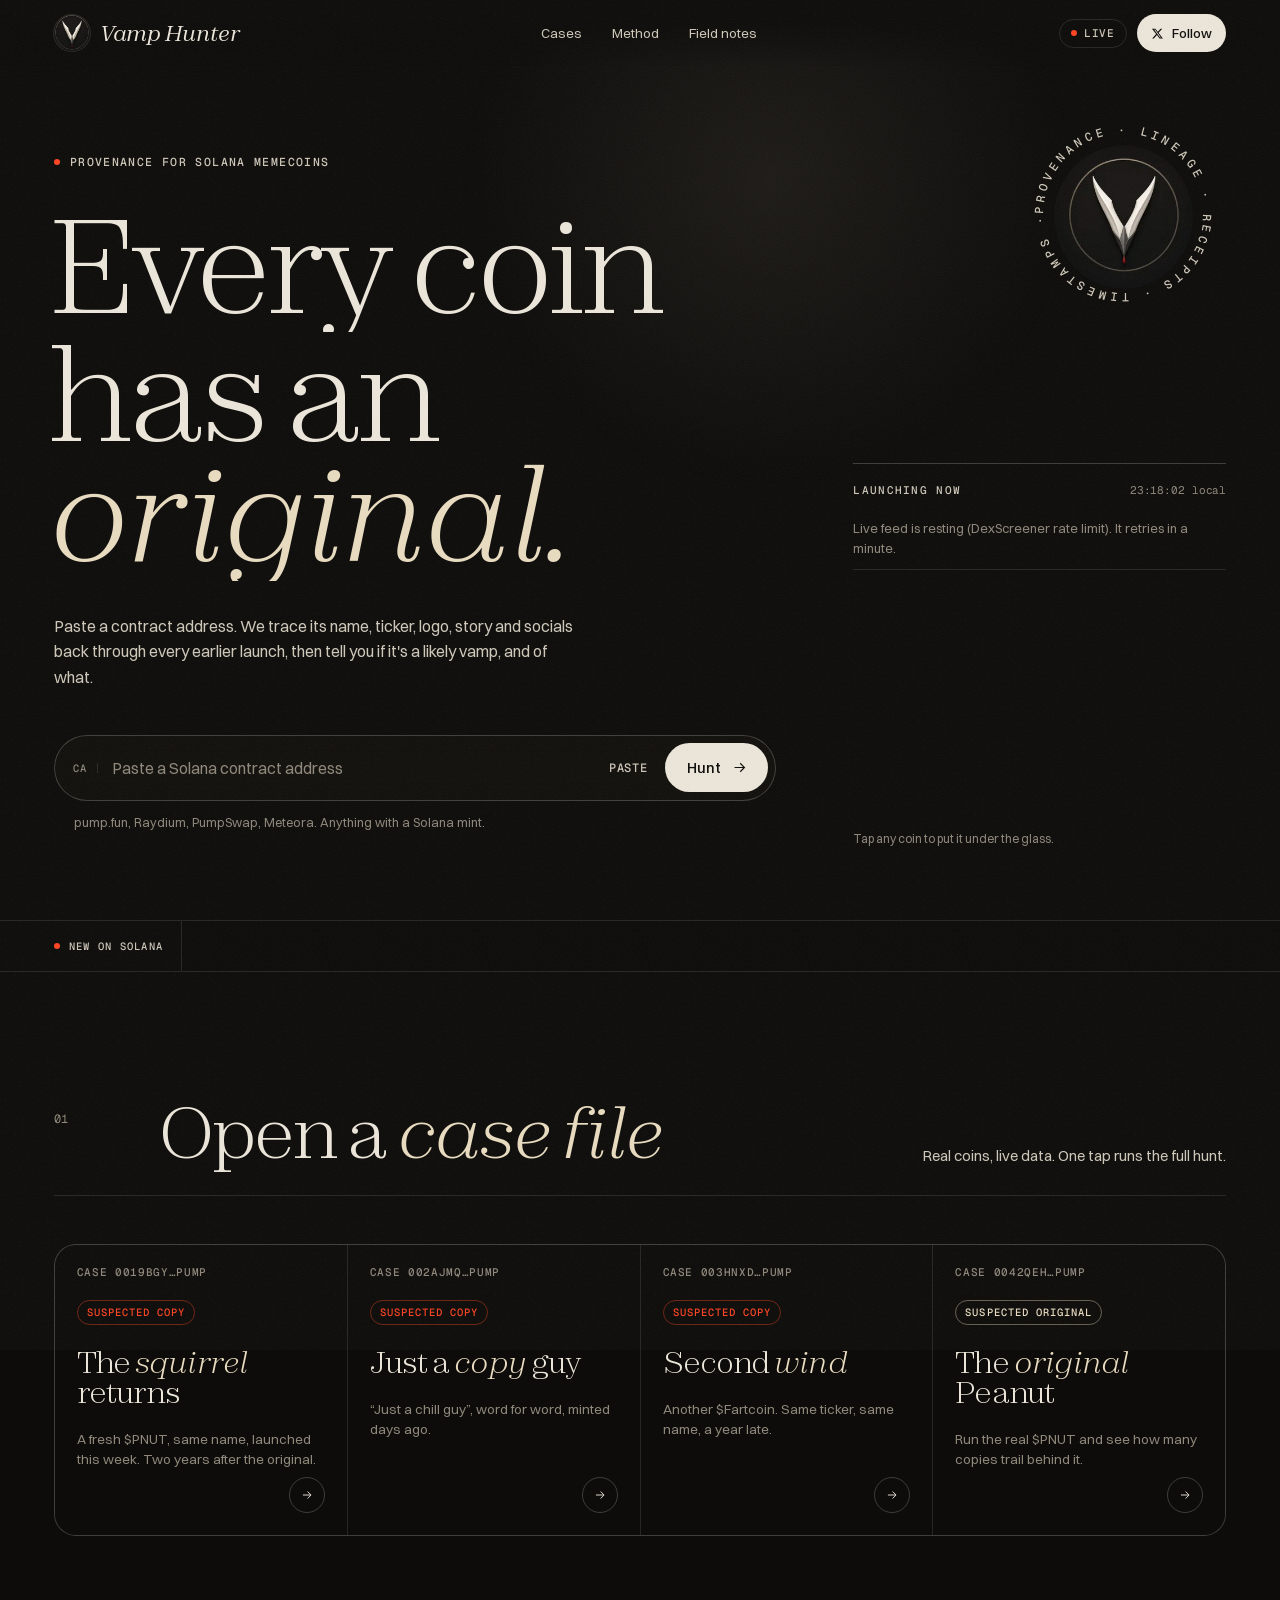
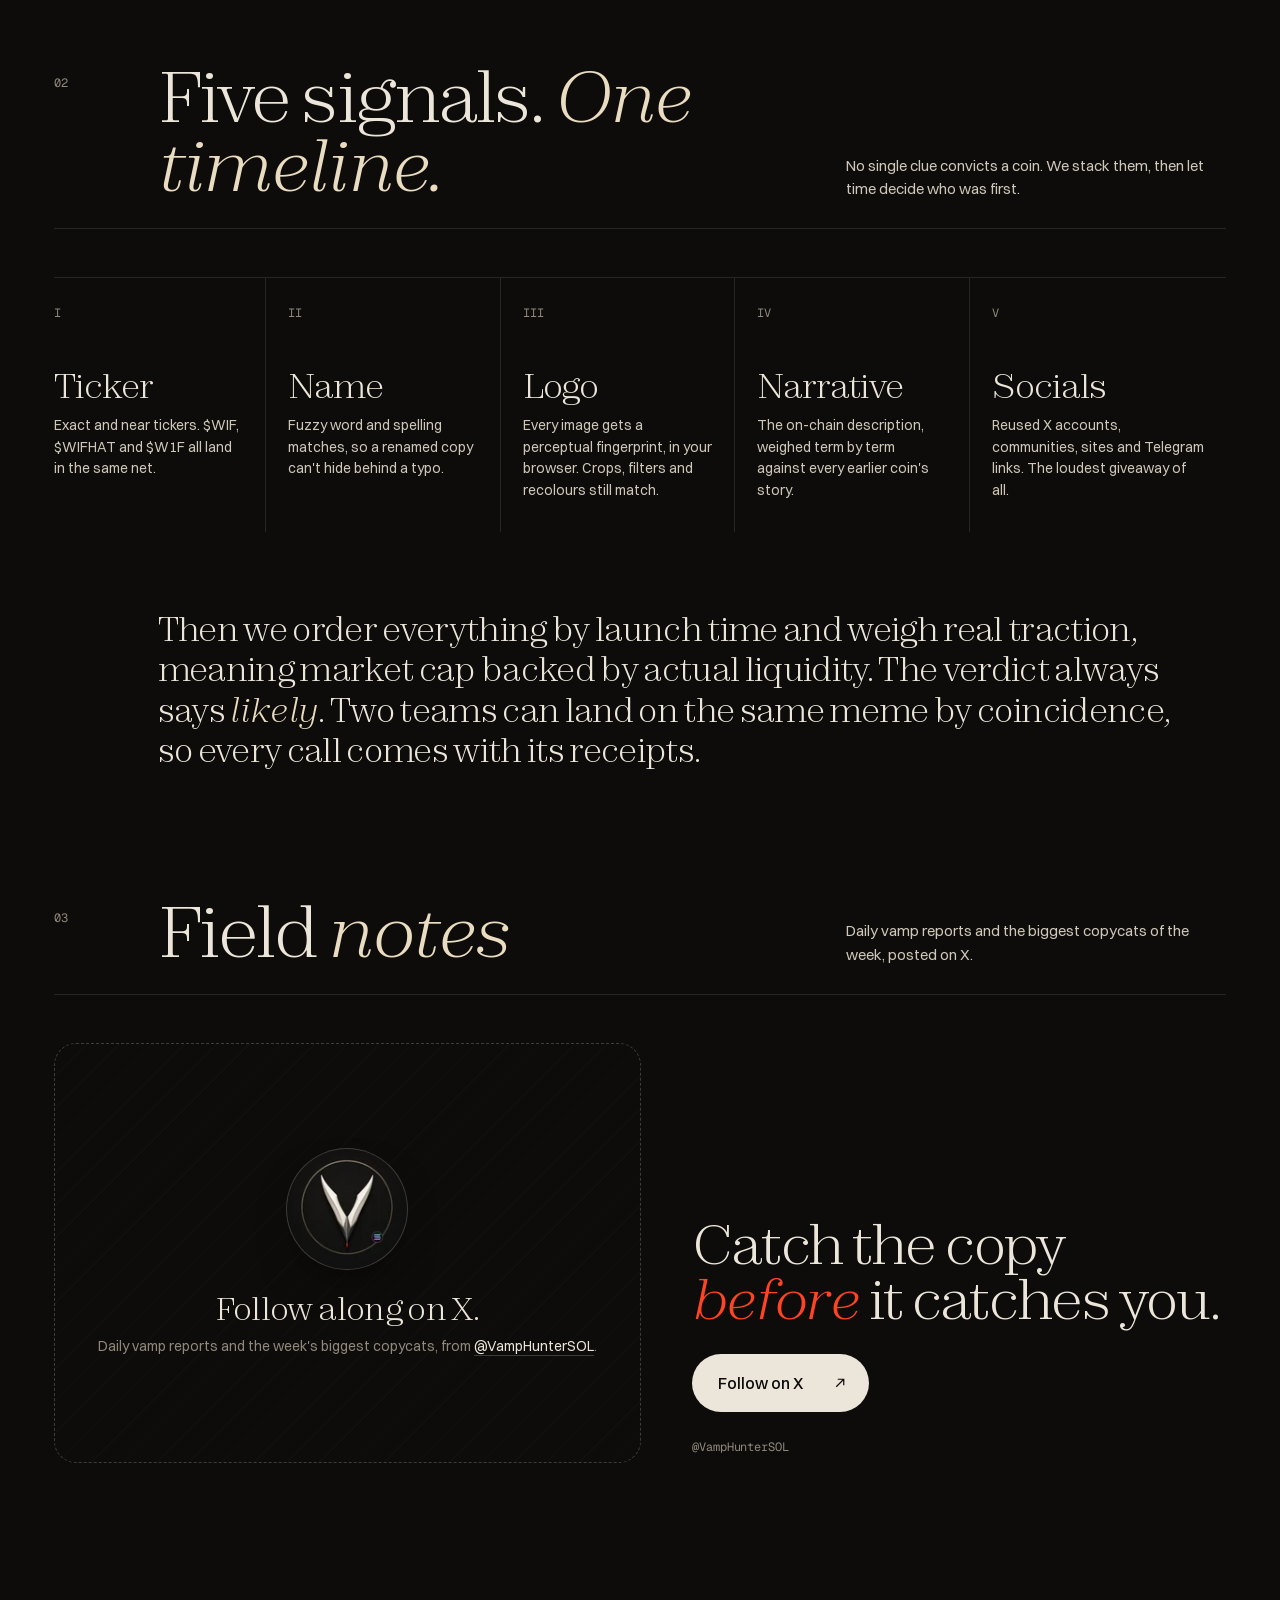
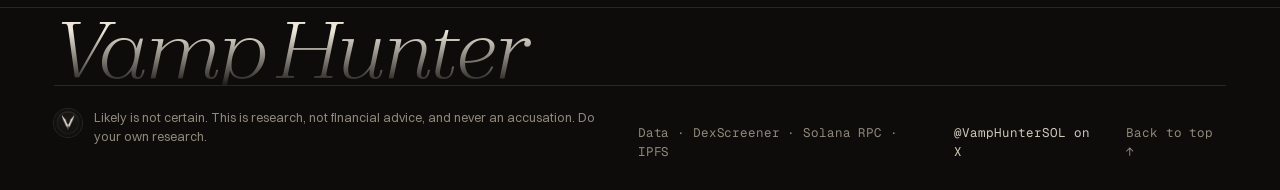
==== commit 5a7f66e5: "Use custom domain vamphunter.xyz" ====
--- a/index.html
+++ b/index.html
@@ -10,15 +10,15 @@
 <meta property="og:site_name" content="Vamp Hunter" />
 <meta property="og:title" content="Vamp Hunter: is this coin the original?" />
 <meta property="og:description" content="Paste a Solana contract address. See if the coin is a likely vamp, which coin was there first, and the receipts." />
-<meta property="og:url" content="https://maximusdigitals.github.io/lineage/" />
-<meta property="og:image" content="https://maximusdigitals.github.io/lineage/assets/og.jpg?v=2" />
+<meta property="og:url" content="https://vamphunter.xyz/" />
+<meta property="og:image" content="https://vamphunter.xyz/assets/og.jpg?v=2" />
 <meta property="og:image:width" content="1200" />
 <meta property="og:image:height" content="630" />
 <meta property="og:image:type" content="image/jpeg" />
 <meta name="twitter:card" content="summary_large_image" />
 <meta name="twitter:title" content="Vamp Hunter: is this coin the original?" />
 <meta name="twitter:description" content="Paste a Solana contract address. See if the coin is a likely vamp, which coin was there first, and the receipts." />
-<meta name="twitter:image" content="https://maximusdigitals.github.io/lineage/assets/og.jpg?v=2" />
+<meta name="twitter:image" content="https://vamphunter.xyz/assets/og.jpg?v=2" />
 <meta name="twitter:site" content="@VampHunterSOL" />
 <meta name="twitter:creator" content="@VampHunterSOL" />
 <!-- META:END -->
